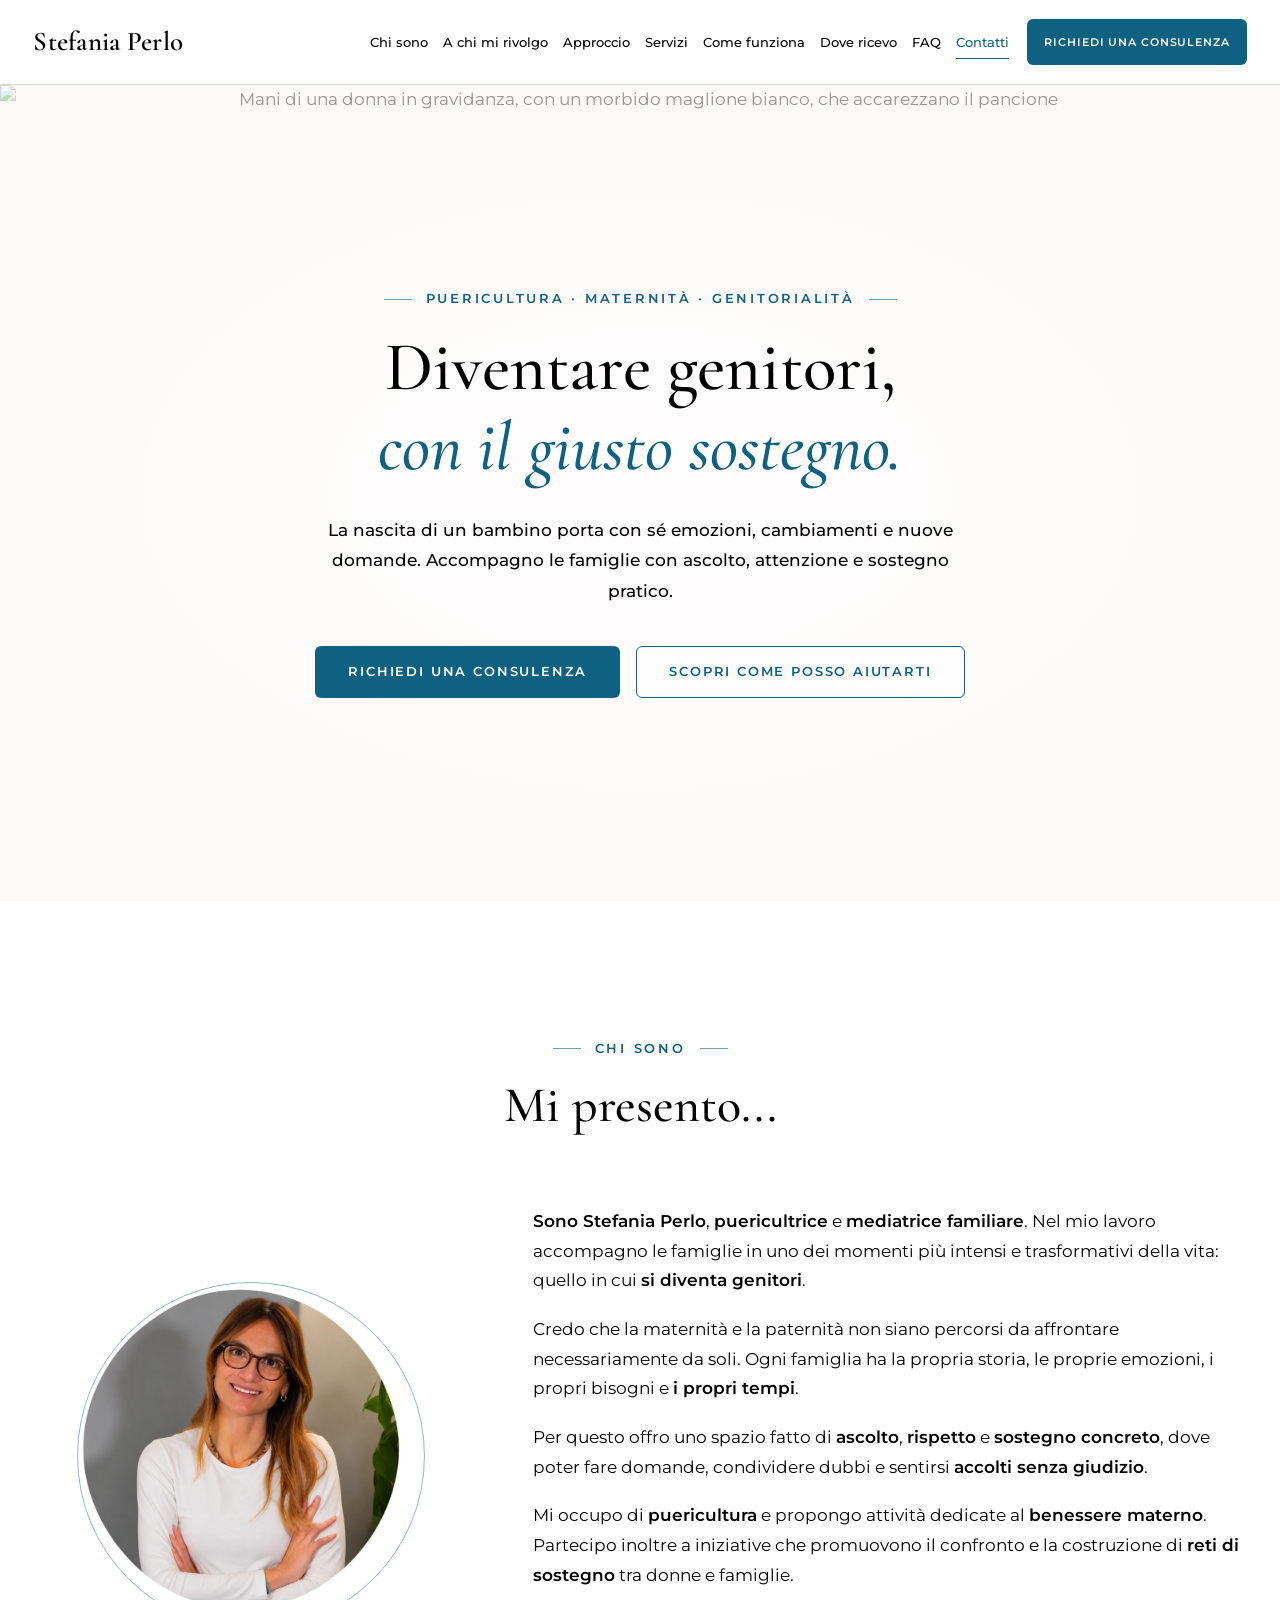
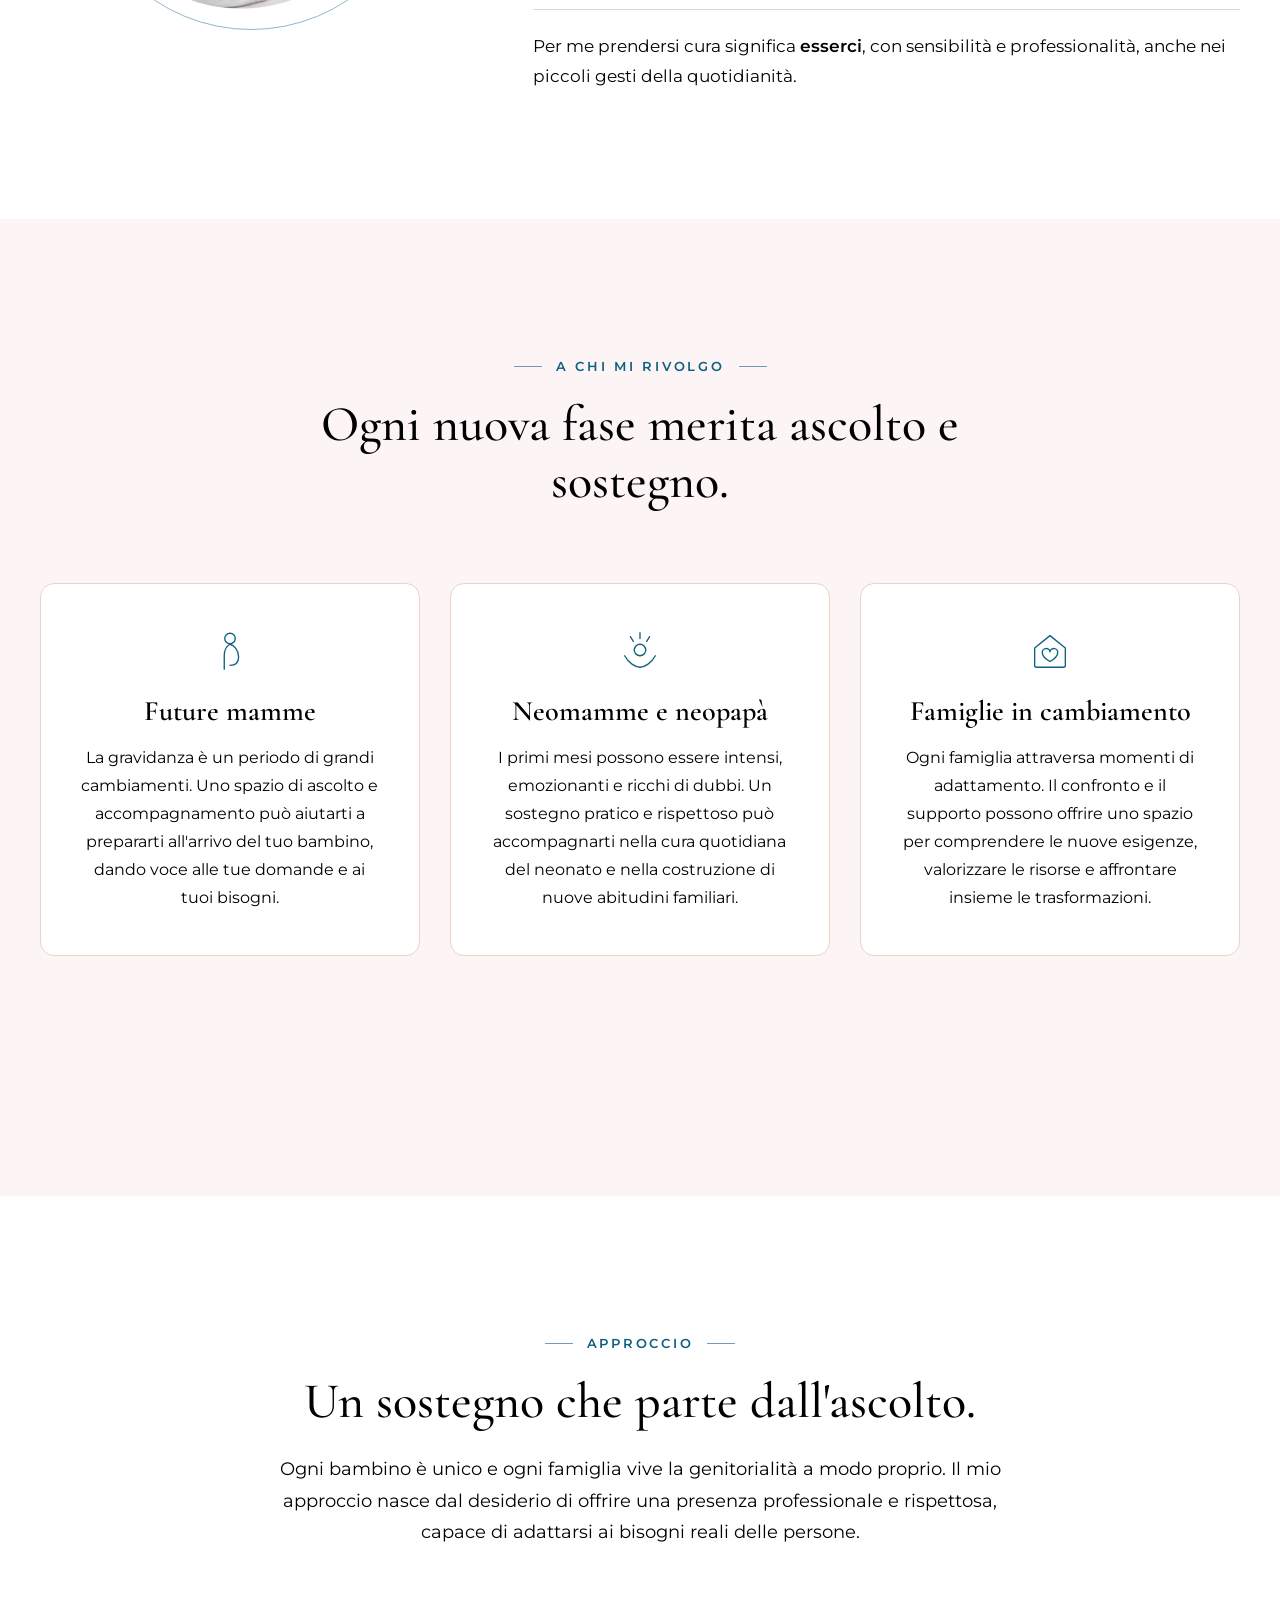
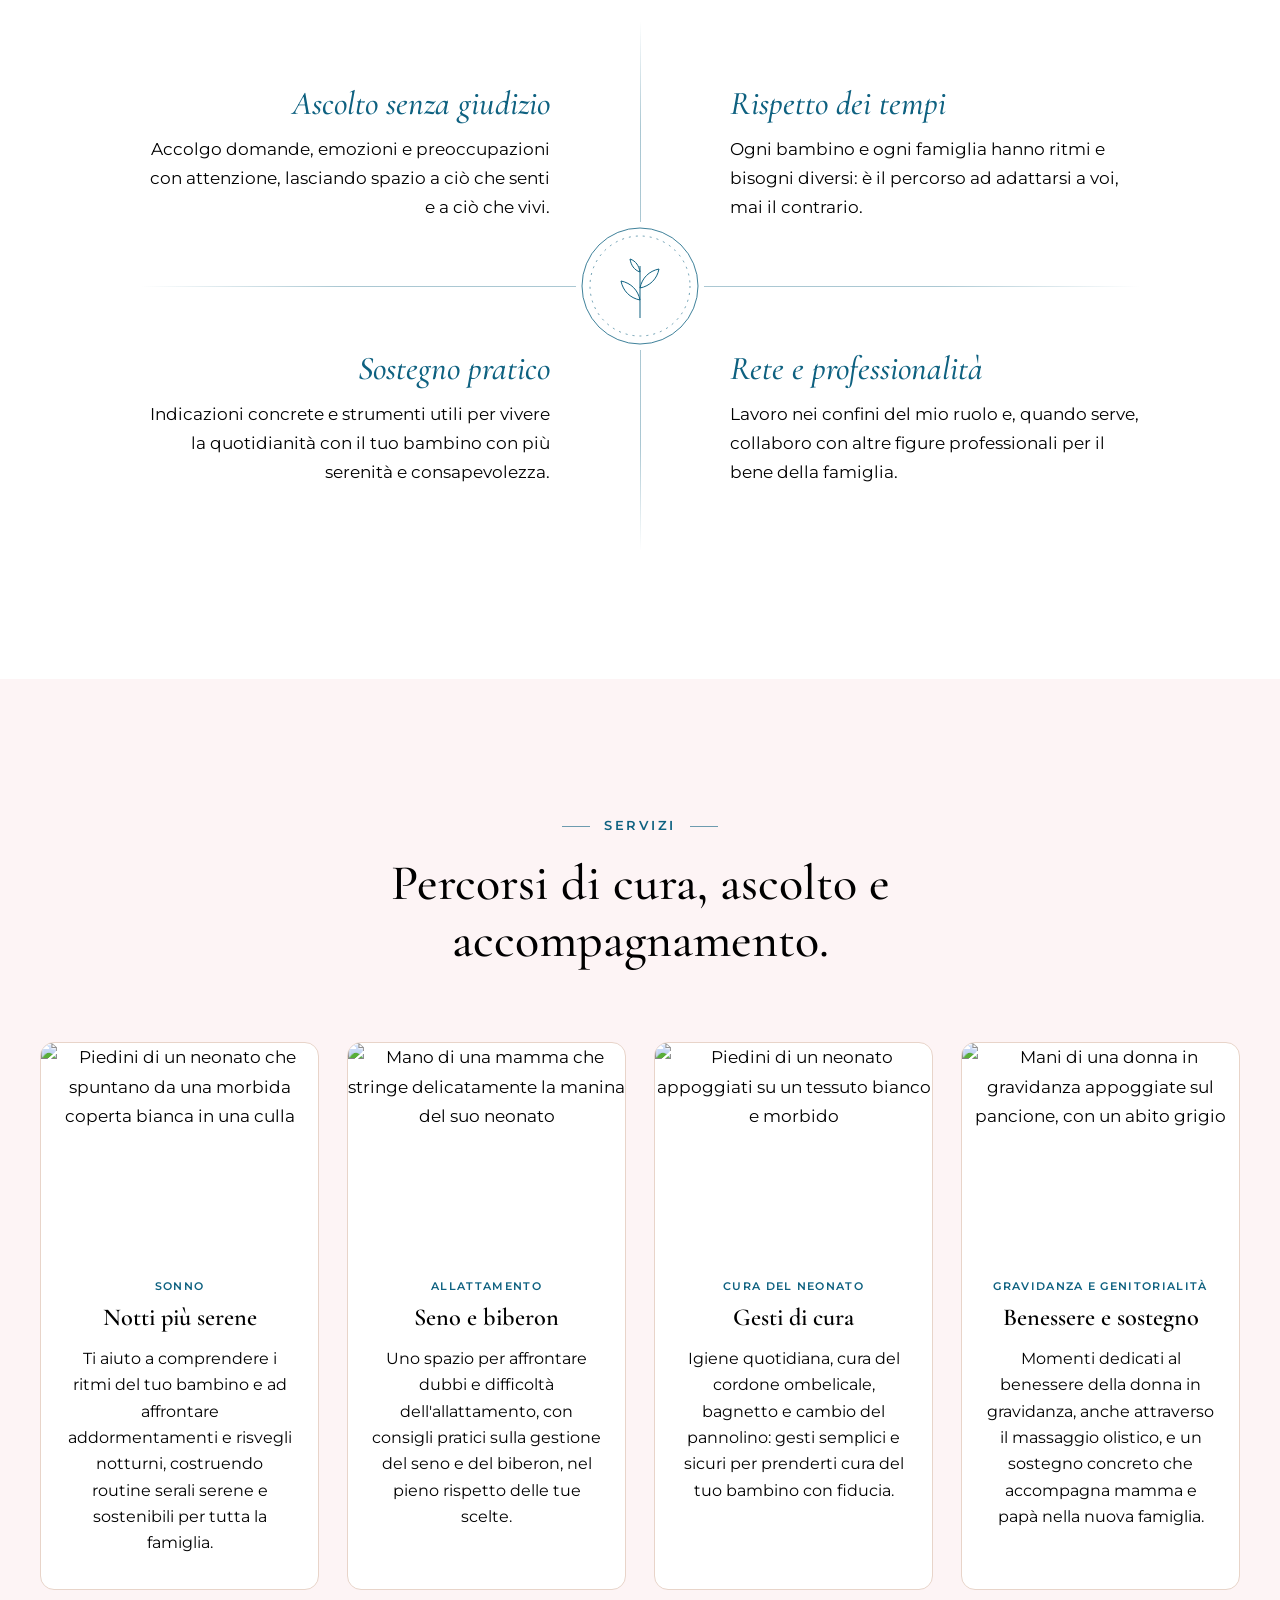
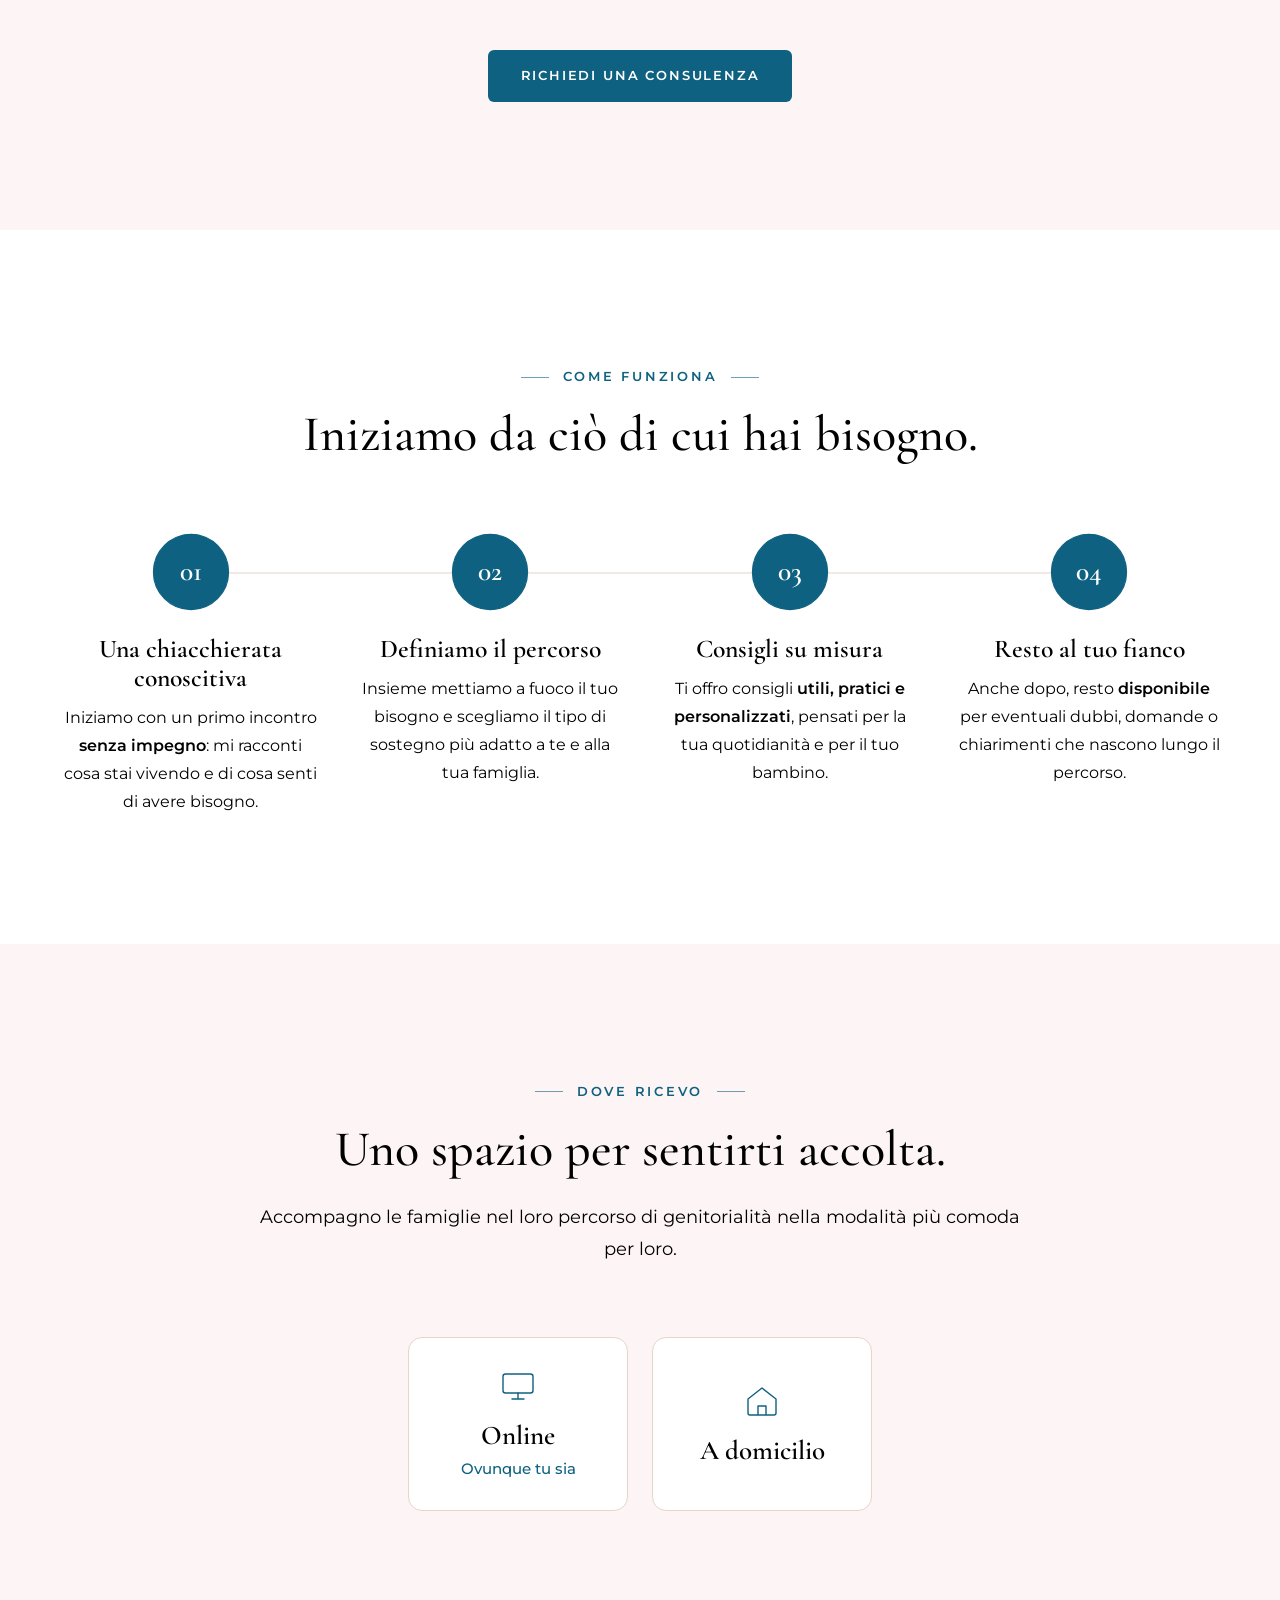
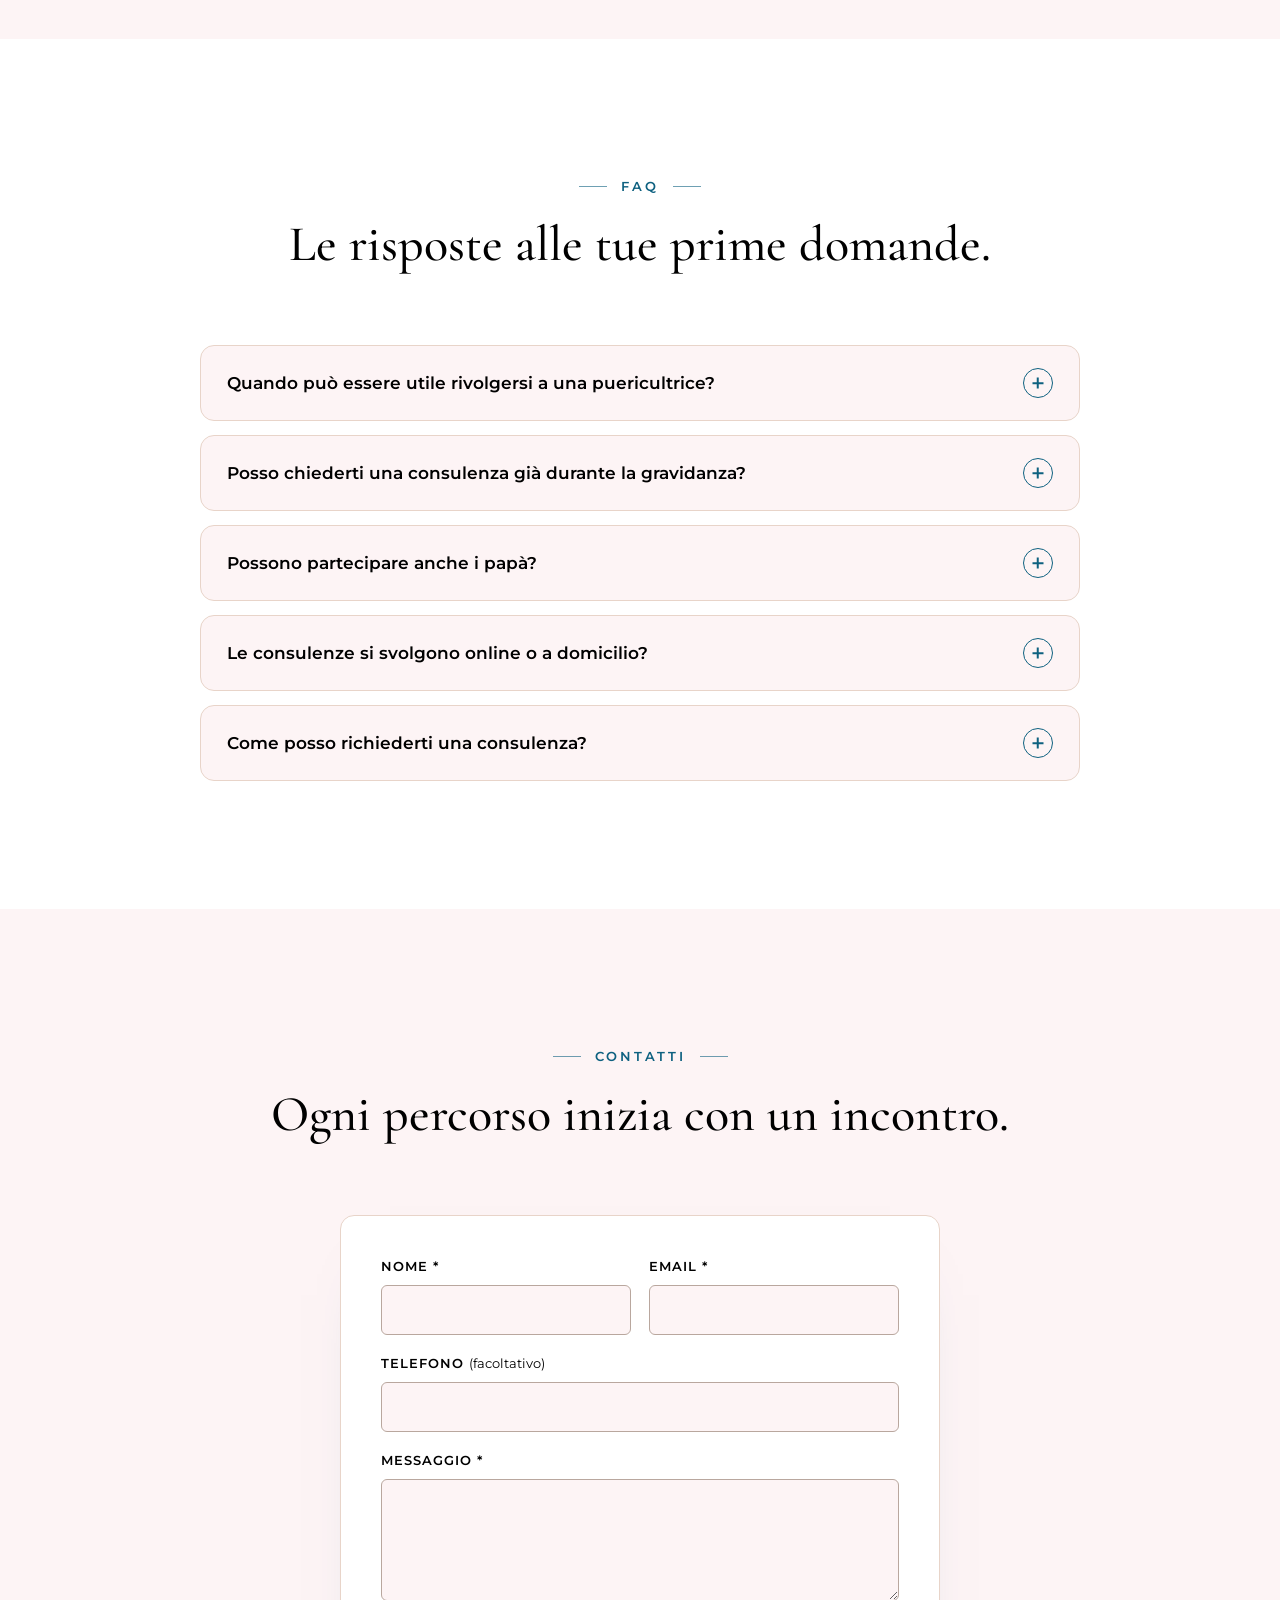
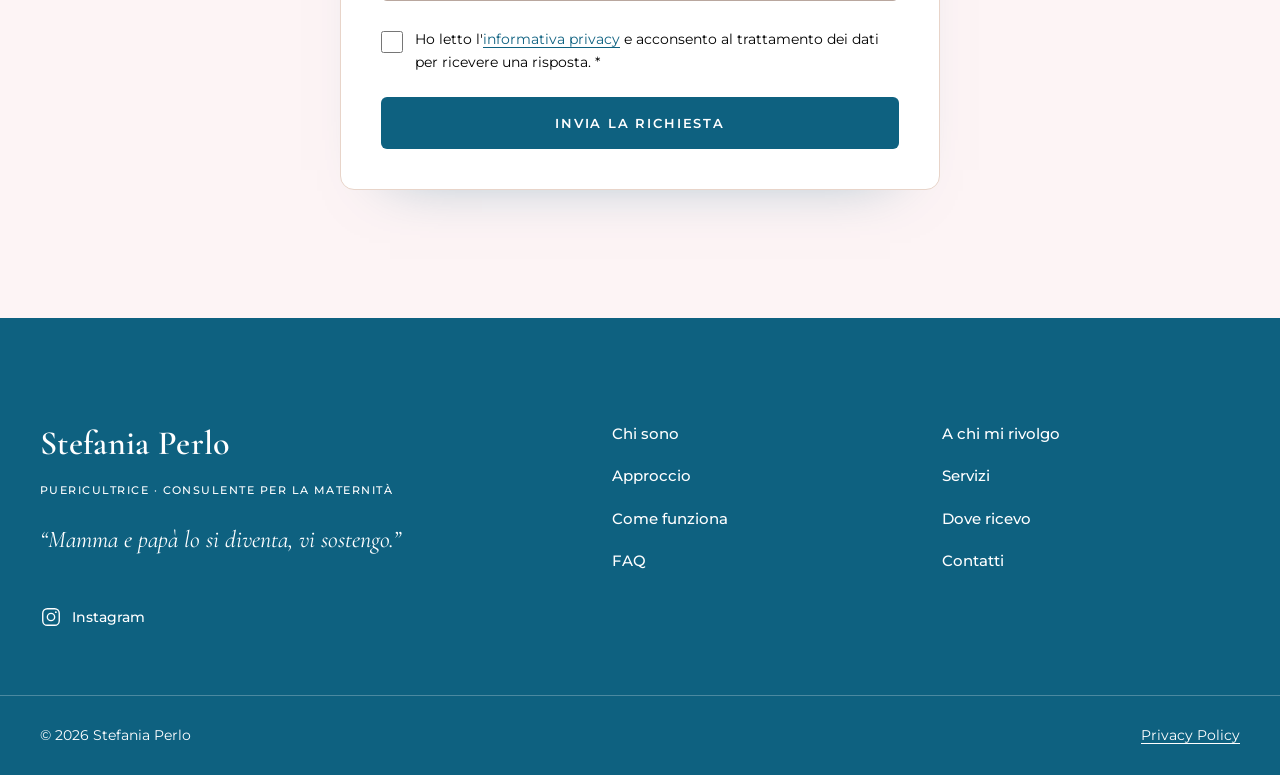
==== index.html @ ed620a26 "Sito one-page Stefania Perlo Prima versione del sito: header con menu completo, hero con foto, sezio" ====
<!doctype html>
<html lang="it">
<head>
  <meta charset="utf-8">
  <meta name="viewport" content="width=device-width, initial-scale=1">
  <title>Stefania Perlo | Puericultrice e sostegno alla maternità</title>
  <meta name="description" content="Stefania Perlo accompagna genitori e famiglie con servizi di puericultura, sostegno alla maternità e ascolto durante i primi mesi di vita del bambino. Online e a domicilio.">
  <meta name="theme-color" content="#0E6180">
  <meta property="og:type" content="website">
  <meta property="og:title" content="Stefania Perlo | Puericultrice e sostegno alla maternità">
  <meta property="og:description" content="Mamma e papà lo si diventa, vi sostengo. Puericultura, sostegno alla maternità e ascolto per le famiglie.">
  <meta property="og:locale" content="it_IT">

  <link rel="preconnect" href="https://images.unsplash.com">
  <link rel="preconnect" href="https://fonts.googleapis.com">
  <link rel="preconnect" href="https://fonts.gstatic.com" crossorigin>
  <link href="https://fonts.googleapis.com/css2?family=Cormorant+Garamond:ital,wght@0,500;0,600;1,500;1,600&family=Montserrat:wght@400;500;600;700&display=swap" rel="stylesheet">
  <link rel="preload" as="image"
        imagesrcset="https://images.unsplash.com/photo-1585010873004-923f9a54e54e?auto=format&fit=crop&w=1000&q=72 1000w,
                     https://images.unsplash.com/photo-1585010873004-923f9a54e54e?auto=format&fit=crop&w=1600&q=72 1600w,
                     https://images.unsplash.com/photo-1585010873004-923f9a54e54e?auto=format&fit=crop&w=2400&q=72 2400w"
        imagesizes="100vw">
  <link rel="stylesheet" href="css/style.css">

  <!-- Dati strutturati: solo informazioni verificate -->
  <script type="application/ld+json">
  {
    "@context": "https://schema.org",
    "@type": "Person",
    "name": "Stefania Perlo",
    "jobTitle": "Puericultrice e mediatrice familiare",
    "sameAs": ["https://www.instagram.com/puericultrice_stefaniaperlo/"]
  }
  </script>
</head>
<body>
  <a class="skip-link" href="#main">Vai al contenuto</a>

  <!-- HEADER -->
  <header class="site-header" id="top">
    <div class="header-inner">
      <a class="brand" href="#top" aria-label="Stefania Perlo, torna all'inizio">
        <span class="brand-name">Stefania Perlo</span>
        <span class="brand-sub">Puericultrice · Consulente per la Maternità</span>
      </a>

      <button class="nav-toggle" aria-expanded="false" aria-controls="site-nav" aria-label="Apri il menu">
        <span class="nav-toggle-bar"></span>
        <span class="nav-toggle-bar"></span>
        <span class="nav-toggle-bar"></span>
      </button>

      <nav class="site-nav" id="site-nav" aria-label="Navigazione principale">
        <ul>
          <li><a href="#chi-sono">Chi sono</a></li>
          <li><a href="#a-chi-mi-rivolgo">A chi mi rivolgo</a></li>
          <li><a href="#approccio">Approccio</a></li>
          <li><a href="#servizi">Servizi</a></li>
          <li><a href="#come-funziona">Come funziona</a></li>
          <li><a href="#dove-ricevo">Dove ricevo</a></li>
          <li><a href="#faq">FAQ</a></li>
          <li><a href="#contatti">Contatti</a></li>
        </ul>
        <a class="btn btn-primary nav-cta" href="#contatti">Richiedi una consulenza</a>
      </nav>
    </div>
  </header>

  <main id="main">

    <!-- HERO -->
    <section class="hero" aria-labelledby="hero-title">
      <img class="hero-img"
           src="https://images.unsplash.com/photo-1585010873004-923f9a54e54e?auto=format&fit=crop&w=1600&q=72"
           srcset="https://images.unsplash.com/photo-1585010873004-923f9a54e54e?auto=format&fit=crop&w=1000&q=72 1000w,
                   https://images.unsplash.com/photo-1585010873004-923f9a54e54e?auto=format&fit=crop&w=1600&q=72 1600w,
                   https://images.unsplash.com/photo-1585010873004-923f9a54e54e?auto=format&fit=crop&w=2400&q=72 2400w"
           sizes="100vw" width="2400" height="1600" fetchpriority="high" decoding="async"
           alt="Mani di una donna in gravidanza, con un morbido maglione bianco, che accarezzano il pancione">
      <div class="container hero-content">
        <p class="eyebrow">Puericultura · Maternità · Genitorialità</p>
        <h1 id="hero-title">
          <span class="hero-line">Diventare genitori,</span>
          <span class="hero-line hero-line--accent">con il giusto sostegno.</span>
        </h1>
        <p class="hero-text">La nascita di un bambino porta con sé emozioni, cambiamenti e nuove domande. Accompagno le famiglie con ascolto, attenzione e sostegno pratico.</p>
        <div class="hero-actions">
          <a class="btn btn-primary" href="#contatti">Richiedi una consulenza</a>
          <a class="btn btn-secondary" href="#servizi">Scopri come posso aiutarti</a>
        </div>
      </div>
    </section>

    <!-- CHI SONO (bianco) -->
    <section class="section bg-white" id="chi-sono" aria-labelledby="chi-sono-title">
      <div class="container about">
        <figure class="about-photo reveal">
          <span class="about-photo-ring" aria-hidden="true"></span>
          <img src="assets/stefania-perlo.webp" width="800" height="800" loading="lazy" decoding="async"
               alt="Ritratto di Stefania Perlo, puericultrice, sorridente con occhiali e maglia bianca, a braccia conserte">
        </figure>

        <header class="section-head about-head reveal">
          <p class="eyebrow">Chi sono</p>
          <h2 id="chi-sono-title">Mi presento...</h2>
        </header>

        <div class="about-text reveal">
          <p><strong>Sono Stefania Perlo</strong>, <strong>puericultrice</strong> e <strong>mediatrice familiare</strong>. Nel mio lavoro accompagno le famiglie in uno dei momenti più intensi e trasformativi della vita: quello in cui <strong>si diventa genitori</strong>.</p>
          <p>Credo che la maternità e la paternità non siano percorsi da affrontare necessariamente da soli. Ogni famiglia ha la propria storia, le proprie emozioni, i propri bisogni e <strong>i propri tempi</strong>.</p>
          <p>Per questo offro uno spazio fatto di <strong>ascolto</strong>, <strong>rispetto</strong> e <strong>sostegno concreto</strong>, dove poter fare domande, condividere dubbi e sentirsi <strong>accolti senza giudizio</strong>.</p>
          <p>Mi occupo di <strong>puericultura</strong> e propongo attività dedicate al <strong>benessere materno</strong>. Partecipo inoltre a iniziative che promuovono il confronto e la costruzione di <strong>reti di sostegno</strong> tra donne e famiglie.</p>
          <p class="about-closing">Per me prendersi cura significa <strong>esserci</strong>, con sensibilità e professionalità, anche nei piccoli gesti della quotidianità.</p>
        </div>
      </div>
    </section>

    <!-- A CHI MI RIVOLGO (rosa) -->
    <section class="section bg-soft" id="a-chi-mi-rivolgo" aria-labelledby="target-title">
      <div class="container">
        <header class="section-head reveal">
          <p class="eyebrow">A chi mi rivolgo</p>
          <h2 id="target-title">Ogni nuova fase merita ascolto e sostegno.</h2>
        </header>

        <div class="cards cards--3">
          <article class="card reveal">
            <svg class="card-icon" viewBox="0 0 48 48" fill="none" aria-hidden="true">
              <circle cx="24" cy="12" r="5.5" stroke="currentColor" stroke-width="1.4"/>
              <path d="M18 44V30c0-6 2-10 6-12 4 1 9 6 9 13s-4 9-9 9" stroke="currentColor" stroke-width="1.4" stroke-linecap="round"/>
            </svg>
            <h3>Future mamme</h3>
            <p>La gravidanza è un periodo di grandi cambiamenti. Uno spazio di ascolto e accompagnamento può aiutarti a prepararti all'arrivo del tuo bambino, dando voce alle tue domande e ai tuoi bisogni.</p>
          </article>
          <article class="card reveal">
            <svg class="card-icon" viewBox="0 0 48 48" fill="none" aria-hidden="true">
              <path d="M8 30c4 8 12 12 16 12s12-4 16-12" stroke="currentColor" stroke-width="1.4" stroke-linecap="round"/>
              <circle cx="24" cy="24" r="6" stroke="currentColor" stroke-width="1.4"/>
              <path d="M24 6v6M14 10l3 5M34 10l-3 5" stroke="currentColor" stroke-width="1.4" stroke-linecap="round"/>
            </svg>
            <h3>Neomamme e neopapà</h3>
            <p>I primi mesi possono essere intensi, emozionanti e ricchi di dubbi. Un sostegno pratico e rispettoso può accompagnarti nella cura quotidiana del neonato e nella costruzione di nuove abitudini familiari.</p>
          </article>
          <article class="card reveal">
            <svg class="card-icon" viewBox="0 0 48 48" fill="none" aria-hidden="true">
              <path d="M8 22 24 9l16 13v18a2 2 0 0 1-2 2H10a2 2 0 0 1-2-2V22Z" stroke="currentColor" stroke-width="1.4" stroke-linejoin="round"/>
              <path d="M24 36c-5-3-8-6-8-9a4 4 0 0 1 8-1 4 4 0 0 1 8 1c0 3-3 6-8 9Z" stroke="currentColor" stroke-width="1.4" stroke-linejoin="round"/>
            </svg>
            <h3>Famiglie in cambiamento</h3>
            <p>Ogni famiglia attraversa momenti di adattamento. Il confronto e il supporto possono offrire uno spazio per comprendere le nuove esigenze, valorizzare le risorse e affrontare insieme le trasformazioni.</p>
          </article>
        </div>

        <div class="section-cta reveal">
          <a class="btn btn-primary" href="#contatti">Richiedi una consulenza</a>
        </div>
      </div>
    </section>

    <!-- APPROCCIO (bianco) -->
    <section class="section bg-white" id="approccio" aria-labelledby="approccio-title">
      <div class="container">
        <header class="section-head reveal">
          <p class="eyebrow">Approccio</p>
          <h2 id="approccio-title">Un sostegno che parte dall'ascolto.</h2>
          <p class="section-intro">Ogni bambino è unico e ogni famiglia vive la genitorialità a modo proprio. Il mio approccio nasce dal desiderio di offrire una presenza professionale e rispettosa, capace di adattarsi ai bisogni reali delle persone.</p>
        </header>

        <div class="compass">
          <div class="compass-emblem reveal" aria-hidden="true">
            <svg viewBox="0 0 120 120" fill="none">
              <circle cx="60" cy="60" r="58" stroke="currentColor" stroke-width=".8"/>
              <circle cx="60" cy="60" r="50" stroke="currentColor" stroke-width=".6" stroke-dasharray="2 5"/>
              <path d="M60 92V40" stroke="currentColor" stroke-width="1"/>
              <path d="M60 74c-10-2-17-9-19-19 10 2 17 9 19 19Z" stroke="currentColor" stroke-width="1"/>
              <path d="M60 62c10-2 17-9 19-19-10 2-17 9-19 19Z" stroke="currentColor" stroke-width="1"/>
              <path d="M60 46c-6-2-9-7-10-13 6 2 9 7 10 13Z" stroke="currentColor" stroke-width="1"/>
            </svg>
          </div>
          <ul class="compass-list">
            <li class="reveal">
              <h3>Ascolto senza giudizio</h3>
              <p>Accolgo domande, emozioni e preoccupazioni con attenzione, lasciando spazio a ciò che senti e a ciò che vivi.</p>
            </li>
            <li class="reveal">
              <h3>Rispetto dei tempi</h3>
              <p>Ogni bambino e ogni famiglia hanno ritmi e bisogni diversi: è il percorso ad adattarsi a voi, mai il contrario.</p>
            </li>
            <li class="reveal">
              <h3>Sostegno pratico</h3>
              <p>Indicazioni concrete e strumenti utili per vivere la quotidianità con il tuo bambino con più serenità e consapevolezza.</p>
            </li>
            <li class="reveal">
              <h3>Rete e professionalità</h3>
              <p>Lavoro nei confini del mio ruolo e, quando serve, collaboro con altre figure professionali per il bene della famiglia.</p>
            </li>
          </ul>
        </div>
      </div>
    </section>

    <!-- SERVIZI (rosa) -->
    <section class="section bg-soft" id="servizi" aria-labelledby="servizi-title">
      <div class="container">
        <header class="section-head reveal">
          <p class="eyebrow">Servizi</p>
          <h2 id="servizi-title">Percorsi di cura, ascolto e accompagnamento.</h2>
        </header>

        <div class="services">
          <article class="service reveal">
            <img src="https://images.unsplash.com/photo-1591394765848-0fdc9ea2a7a9?auto=format&fit=crop&w=800&h=600&q=72"
                 srcset="https://images.unsplash.com/photo-1591394765848-0fdc9ea2a7a9?auto=format&fit=crop&w=480&h=360&q=72 480w,
                         https://images.unsplash.com/photo-1591394765848-0fdc9ea2a7a9?auto=format&fit=crop&w=800&h=600&q=72 800w"
                 sizes="(max-width: 620px) 92vw, (max-width: 1100px) 46vw, 300px"
                 width="800" height="600" loading="lazy" decoding="async"
                 alt="Piedini di un neonato che spuntano da una morbida coperta bianca in una culla">
            <p class="service-tag">Sonno</p>
            <h3>Notti più serene</h3>
            <p>Ti aiuto a comprendere i ritmi del tuo bambino e ad affrontare addormentamenti e risvegli notturni, costruendo routine serali serene e sostenibili per tutta la famiglia.</p>
          </article>

          <article class="service reveal">
            <img src="https://images.unsplash.com/photo-1623934409086-d5d34593f997?auto=format&fit=crop&w=800&h=600&q=72"
                 srcset="https://images.unsplash.com/photo-1623934409086-d5d34593f997?auto=format&fit=crop&w=480&h=360&q=72 480w,
                         https://images.unsplash.com/photo-1623934409086-d5d34593f997?auto=format&fit=crop&w=800&h=600&q=72 800w"
                 sizes="(max-width: 620px) 92vw, (max-width: 1100px) 46vw, 300px"
                 width="800" height="600" loading="lazy" decoding="async"
                 alt="Mano di una mamma che stringe delicatamente la manina del suo neonato">
            <p class="service-tag">Allattamento</p>
            <h3>Seno e biberon</h3>
            <p>Uno spazio per affrontare dubbi e difficoltà dell'allattamento, con consigli pratici sulla gestione del seno e del biberon, nel pieno rispetto delle tue scelte.</p>
          </article>

          <article class="service reveal">
            <img src="https://images.unsplash.com/photo-1630786781183-92141fd7d753?auto=format&fit=crop&w=800&h=600&q=72"
                 srcset="https://images.unsplash.com/photo-1630786781183-92141fd7d753?auto=format&fit=crop&w=480&h=360&q=72 480w,
                         https://images.unsplash.com/photo-1630786781183-92141fd7d753?auto=format&fit=crop&w=800&h=600&q=72 800w"
                 sizes="(max-width: 620px) 92vw, (max-width: 1100px) 46vw, 300px"
                 width="800" height="600" loading="lazy" decoding="async"
                 alt="Piedini di un neonato appoggiati su un tessuto bianco e morbido">
            <p class="service-tag">Cura del neonato</p>
            <h3>Gesti di cura</h3>
            <p>Igiene quotidiana, cura del cordone ombelicale, bagnetto e cambio del pannolino: gesti semplici e sicuri per prenderti cura del tuo bambino con fiducia.</p>
          </article>

          <article class="service reveal">
            <img src="https://images.unsplash.com/photo-1640557019087-07b48bdf1c44?auto=format&fit=crop&w=800&h=600&q=72"
                 srcset="https://images.unsplash.com/photo-1640557019087-07b48bdf1c44?auto=format&fit=crop&w=480&h=360&q=72 480w,
                         https://images.unsplash.com/photo-1640557019087-07b48bdf1c44?auto=format&fit=crop&w=800&h=600&q=72 800w"
                 sizes="(max-width: 620px) 92vw, (max-width: 1100px) 46vw, 300px"
                 width="800" height="600" loading="lazy" decoding="async"
                 alt="Mani di una donna in gravidanza appoggiate sul pancione, con un abito grigio">
            <p class="service-tag">Gravidanza e genitorialità</p>
            <h3>Benessere e sostegno</h3>
            <p>Momenti dedicati al benessere della donna in gravidanza, anche attraverso il massaggio olistico, e un sostegno concreto che accompagna mamma e papà nella nuova famiglia.</p>
          </article>
        </div>

        <div class="section-cta reveal">
          <a class="btn btn-primary" href="#contatti">Richiedi una consulenza</a>
        </div>
      </div>
    </section>

    <!-- COME FUNZIONA (bianco) -->
    <section class="section bg-white" id="come-funziona" aria-labelledby="steps-title">
      <div class="container">
        <header class="section-head reveal">
          <p class="eyebrow">Come funziona</p>
          <h2 id="steps-title">Iniziamo da ciò di cui hai bisogno.</h2>
        </header>

        <ol class="journey" style="--p:0">
          <li class="journey-track" aria-hidden="true"><span class="journey-fill"></span></li>
          <li class="journey-step">
            <span class="journey-dot" aria-hidden="true"><span>01</span></span>
            <h3>Una chiacchierata conoscitiva</h3>
            <p>Iniziamo con un primo incontro <strong>senza impegno</strong>: mi racconti cosa stai vivendo e di cosa senti di avere bisogno.</p>
          </li>
          <li class="journey-step">
            <span class="journey-dot" aria-hidden="true"><span>02</span></span>
            <h3>Definiamo il percorso</h3>
            <p>Insieme mettiamo a fuoco il tuo bisogno e scegliamo il tipo di sostegno più adatto a te e alla tua famiglia.</p>
          </li>
          <li class="journey-step">
            <span class="journey-dot" aria-hidden="true"><span>03</span></span>
            <h3>Consigli su misura</h3>
            <p>Ti offro consigli <strong>utili, pratici e personalizzati</strong>, pensati per la tua quotidianità e per il tuo bambino.</p>
          </li>
          <li class="journey-step">
            <span class="journey-dot" aria-hidden="true"><span>04</span></span>
            <h3>Resto al tuo fianco</h3>
            <p>Anche dopo, resto <strong>disponibile</strong> per eventuali dubbi, domande o chiarimenti che nascono lungo il percorso.</p>
          </li>
        </ol>
      </div>
    </section>

    <!-- DOVE RICEVO (rosa) -->
    <section class="section bg-soft" id="dove-ricevo" aria-labelledby="dove-title">
      <div class="container container--narrow">
        <header class="section-head reveal">
          <p class="eyebrow">Dove ricevo</p>
          <h2 id="dove-title">Uno spazio per sentirti accolta.</h2>
          <p class="section-intro">Accompagno le famiglie nel loro percorso di genitorialità nella modalità più comoda per loro.</p>
        </header>
        <div class="modes">
          <div class="mode reveal">
            <svg viewBox="0 0 40 40" fill="none" aria-hidden="true">
              <rect x="5" y="8" width="30" height="19" rx="2.5" stroke="currentColor" stroke-width="1.4"/>
              <path d="M14 33h12M20 27v6" stroke="currentColor" stroke-width="1.4" stroke-linecap="round"/>
            </svg>
            <p class="mode-title">Online</p>
            <p class="mode-sub">Ovunque tu sia</p>
          </div>
          <div class="mode reveal">
            <svg viewBox="0 0 40 40" fill="none" aria-hidden="true">
              <path d="M6 18 20 7l14 11v14a2 2 0 0 1-2 2H8a2 2 0 0 1-2-2V18Z" stroke="currentColor" stroke-width="1.4" stroke-linejoin="round"/>
              <path d="M16 34v-9h8v9" stroke="currentColor" stroke-width="1.4" stroke-linejoin="round"/>
            </svg>
            <p class="mode-title">A domicilio</p>
          </div>
        </div>
      </div>
    </section>

    <!-- FAQ (bianco) -->
    <section class="section bg-white" id="faq" aria-labelledby="faq-title">
      <div class="container container--narrow">
        <header class="section-head reveal">
          <p class="eyebrow">FAQ</p>
          <h2 id="faq-title">Le risposte alle tue prime domande.</h2>
        </header>

        <div class="accordion reveal">
          <div class="acc-item">
            <h3 class="acc-heading">
              <button class="acc-trigger" aria-expanded="false" aria-controls="faq-1" id="faq-1-btn">
                Quando può essere utile rivolgersi a una puericultrice?<span class="acc-icon" aria-hidden="true"></span>
              </button>
            </h3>
            <div class="acc-panel" id="faq-1" role="region" aria-labelledby="faq-1-btn" hidden>
              <p>Puoi rivolgerti a me quando desideri un supporto pratico e informativo nella cura quotidiana del neonato, o quando senti il bisogno di confrontarti sui cambiamenti dei primi mesi di vita.</p>
            </div>
          </div>
          <div class="acc-item">
            <h3 class="acc-heading">
              <button class="acc-trigger" aria-expanded="false" aria-controls="faq-2" id="faq-2-btn">
                Posso chiederti una consulenza già durante la gravidanza?<span class="acc-icon" aria-hidden="true"></span>
              </button>
            </h3>
            <div class="acc-panel" id="faq-2" role="region" aria-labelledby="faq-2-btn" hidden>
              <p>Sì, puoi contattarmi anche durante la gravidanza: ti racconterò le attività disponibili e capiremo insieme quale accompagnamento risponde meglio alle tue esigenze.</p>
            </div>
          </div>
          <div class="acc-item">
            <h3 class="acc-heading">
              <button class="acc-trigger" aria-expanded="false" aria-controls="faq-3" id="faq-3-btn">
                Possono partecipare anche i papà?<span class="acc-icon" aria-hidden="true"></span>
              </button>
            </h3>
            <div class="acc-panel" id="faq-3" role="region" aria-labelledby="faq-3-btn" hidden>
              <p>Certo. Credo che il sostegno alla genitorialità riguardi tutta la famiglia: valuterò insieme a voi le modalità più adatte per coinvolgere entrambi i genitori.</p>
            </div>
          </div>
          <div class="acc-item">
            <h3 class="acc-heading">
              <button class="acc-trigger" aria-expanded="false" aria-controls="faq-4" id="faq-4-btn">
                Le consulenze si svolgono online o a domicilio?<span class="acc-icon" aria-hidden="true"></span>
              </button>
            </h3>
            <div class="acc-panel" id="faq-4" role="region" aria-labelledby="faq-4-btn" hidden>
              <p>Ricevo sia online, ovunque tu sia, sia a domicilio. Sceglieremo insieme la modalità più comoda per te e per la tua famiglia.</p>
            </div>
          </div>
          <div class="acc-item">
            <h3 class="acc-heading">
              <button class="acc-trigger" aria-expanded="false" aria-controls="faq-5" id="faq-5-btn">
                Come posso richiederti una consulenza?<span class="acc-icon" aria-hidden="true"></span>
              </button>
            </h3>
            <div class="acc-panel" id="faq-5" role="region" aria-labelledby="faq-5-btn" hidden>
              <p>Puoi scrivermi attraverso il modulo contatti, raccontandomi brevemente di cosa hai bisogno: ti ricontatterò per fissare una prima chiacchierata conoscitiva, senza impegno.</p>
            </div>
          </div>
        </div>
      </div>
    </section>

    <!-- CONTATTI (rosa) -->
    <section class="section bg-soft" id="contatti" aria-labelledby="contatti-title">
      <div class="container">
        <header class="section-head reveal">
          <p class="eyebrow">Contatti</p>
          <h2 id="contatti-title">Ogni percorso inizia con un incontro.</h2>
        </header>

        <!-- Invio tramite Formspree: impostare FORM_ENDPOINT in js/main.js -->
        <form class="contact-form reveal" id="contact-form" novalidate>
          <div class="form-row">
            <div class="field">
              <label for="f-nome">Nome <span aria-hidden="true">*</span></label>
              <input id="f-nome" name="nome" type="text" autocomplete="name" required>
            </div>
            <div class="field">
              <label for="f-email">Email <span aria-hidden="true">*</span></label>
              <input id="f-email" name="email" type="email" autocomplete="email" required>
            </div>
          </div>
          <div class="field">
            <label for="f-tel">Telefono <span class="optional">(facoltativo)</span></label>
            <input id="f-tel" name="telefono" type="tel" autocomplete="tel">
          </div>
          <div class="field">
            <label for="f-msg">Messaggio <span aria-hidden="true">*</span></label>
            <textarea id="f-msg" name="messaggio" rows="4" required></textarea>
          </div>

          <div class="hp" aria-hidden="true">
            <label for="f-website">Lascia vuoto questo campo</label>
            <input id="f-website" name="_gotcha" type="text" tabindex="-1" autocomplete="off">
          </div>

          <div class="field field--check">
            <input id="f-privacy" name="privacy" type="checkbox" required>
            <label for="f-privacy">Ho letto l'<a href="privacy.html">informativa privacy</a> e acconsento al trattamento dei dati per ricevere una risposta. <span aria-hidden="true">*</span></label>
          </div>

          <button class="btn btn-primary btn-block" type="submit">Invia la richiesta</button>
          <p class="form-status" role="status" aria-live="polite"></p>
        </form>
      </div>
    </section>
  </main>

  <!-- FOOTER -->
  <footer class="site-footer">
    <div class="container footer-inner">
      <div class="footer-brand">
        <p class="brand-name">Stefania Perlo</p>
        <p class="brand-sub">Puericultrice · Consulente per la Maternità</p>
        <p class="footer-quote">“Mamma e papà lo si diventa, vi sostengo.”</p>
        <a class="footer-ig" href="https://www.instagram.com/puericultrice_stefaniaperlo/" target="_blank" rel="noopener">
          <svg viewBox="0 0 24 24" fill="none" aria-hidden="true"><rect x="3" y="3" width="18" height="18" rx="5" stroke="currentColor" stroke-width="1.5"/><circle cx="12" cy="12" r="4" stroke="currentColor" stroke-width="1.5"/><circle cx="17.3" cy="6.7" r="1" fill="currentColor"/></svg>
          <span>Instagram<span class="visually-hidden"> (si apre in una nuova scheda)</span></span>
        </a>
      </div>

      <nav class="footer-nav" aria-label="Navigazione nel piè di pagina">
        <ul>
          <li><a href="#chi-sono">Chi sono</a></li>
          <li><a href="#a-chi-mi-rivolgo">A chi mi rivolgo</a></li>
          <li><a href="#approccio">Approccio</a></li>
          <li><a href="#servizi">Servizi</a></li>
          <li><a href="#come-funziona">Come funziona</a></li>
          <li><a href="#dove-ricevo">Dove ricevo</a></li>
          <li><a href="#faq">FAQ</a></li>
          <li><a href="#contatti">Contatti</a></li>
        </ul>
      </nav>
    </div>

    <div class="container footer-legal">
      <p>© <span id="year">2026</span> Stefania Perlo<!-- · P. IVA da inserire quando disponibile --></p>
      <ul>
        <li><a href="privacy.html">Privacy Policy</a></li>
      </ul>
    </div>
  </footer>

  <script src="js/main.js" defer></script>
</body>
</html>
---- css/style.css ----
/* =========================================================
   Stefania Perlo — one-page
   Sfondi sezione alternati: #FFFFFF / #FDF4F5
   Accenti e CTA: #0E6180 · Testi: nero
   Superfici secondarie dalla palette: #F4E8E5 #E8D4C9
   ========================================================= */

:root {
  --white: #FFFFFF;
  --soft: #FDF4F5;
  --blush: #F4E8E5;
  --sand: #E8D4C9;
  --accent: #0E6180;
  --accent-dark: #0A4A62;
  --ink: #000000;

  --serif: "Cormorant Garamond", Georgia, "Times New Roman", serif;
  --sans: "Montserrat", system-ui, -apple-system, "Segoe UI", sans-serif;

  --container: 1200px;
  --gutter: clamp(20px, 4vw, 40px);
  --section-y: clamp(80px, 10vw, 128px);
  --radius: 14px;
  --radius-sm: 6px;
  --header-h: 84px;

  --ease: cubic-bezier(.22, .61, .36, 1);
}

*,
*::before,
*::after { box-sizing: border-box; }

html {
  scroll-behavior: smooth;
  scroll-padding-top: var(--header-h);
  -webkit-text-size-adjust: 100%;
}

body {
  margin: 0;
  font-family: var(--sans);
  font-size: 17px;
  line-height: 1.75;
  color: var(--ink);
  background: var(--white);
  overflow-x: hidden;
  -webkit-font-smoothing: antialiased;
}

img, svg { display: block; max-width: 100%; }
img { height: auto; }

h1, h2, h3 {
  font-family: var(--serif);
  font-weight: 500;
  color: var(--ink);
  line-height: 1.15;
  margin: 0;
}
h1 { font-size: clamp(40px, 5.4vw, 74px); }
h2 { font-size: clamp(34px, 4.2vw, 50px); }
h3 { font-size: clamp(24px, 2.2vw, 29px); font-weight: 600; }

p { margin: 0 0 1.1em; }
p:last-child { margin-bottom: 0; }
strong { font-weight: 600; }

a { color: var(--accent); text-underline-offset: 3px; }

:focus-visible {
  outline: 2px solid var(--accent);
  outline-offset: 3px;
  border-radius: 3px;
}

.visually-hidden {
  position: absolute !important;
  width: 1px; height: 1px;
  overflow: hidden; clip: rect(0 0 0 0);
  white-space: nowrap;
}

.skip-link {
  position: absolute;
  left: 16px; top: -60px;
  z-index: 200;
  padding: 10px 18px;
  background: var(--accent);
  color: var(--white);
  font-weight: 500;
  border-radius: var(--radius-sm);
  transition: top .2s;
}
.skip-link:focus { top: 12px; }

.container {
  width: 100%;
  max-width: calc(var(--container) + var(--gutter) * 2);
  margin-inline: auto;
  padding-inline: var(--gutter);
}
.container--narrow { max-width: calc(880px + var(--gutter) * 2); }

.bg-white { background: var(--white); }
.bg-soft { background: var(--soft); }

/* ---------- Buttons ---------- */
.btn {
  display: inline-flex;
  align-items: center;
  justify-content: center;
  min-height: 52px;
  padding: 15px 32px;
  font-family: var(--sans);
  font-size: 13px;
  font-weight: 600;
  letter-spacing: .14em;
  text-transform: uppercase;
  text-decoration: none;
  text-align: center;
  line-height: 1.3;
  border-radius: var(--radius-sm);
  border: 1px solid transparent;
  cursor: pointer;
  transition: background-color .3s var(--ease), color .3s var(--ease),
              border-color .3s var(--ease), transform .3s var(--ease), box-shadow .3s var(--ease);
}
.btn-primary { background: var(--accent); color: var(--white); }
.btn-primary:hover {
  background: var(--accent-dark);
  transform: translateY(-1px);
  box-shadow: 0 10px 24px -14px rgba(14, 97, 128, .7);
}
.btn-secondary {
  background: rgba(255, 255, 255, .7);
  color: var(--accent);
  border-color: var(--accent);
}
.btn-secondary:hover { background: var(--accent); color: var(--white); }
.btn-block { width: 100%; }
.btn[disabled] { opacity: .6; cursor: progress; transform: none; }

/* ---------- Header ---------- */
.site-header {
  position: sticky;
  top: 0;
  z-index: 100;
  background: rgba(255, 255, 255, .97);
  border-bottom: 1px solid var(--sand);
  backdrop-filter: saturate(140%) blur(6px);
}
.header-inner {
  display: flex;
  align-items: center;
  justify-content: space-between;
  gap: 28px;
  max-width: 1480px;
  min-height: var(--header-h);
  margin-inline: auto;
  padding-inline: clamp(20px, 2.6vw, 40px);
}
.brand {
  display: flex;
  flex-direction: column;
  text-decoration: none;
  line-height: 1.05;
  flex-shrink: 0;
}
.brand-name {
  font-family: var(--serif);
  font-size: 29px;
  font-weight: 600;
  letter-spacing: .01em;
  color: var(--ink);
}
.brand-sub {
  margin-top: 5px;
  font-size: 9.5px;
  font-weight: 500;
  letter-spacing: .14em;
  text-transform: uppercase;
  color: var(--accent);
}

.site-nav {
  display: flex;
  align-items: center;
  gap: 28px;
}
.site-nav ul {
  display: flex;
  gap: 22px;
  list-style: none;
  margin: 0;
  padding: 0;
}
.site-nav a { white-space: nowrap; }
.site-nav ul a {
  position: relative;
  display: inline-block;
  padding: 8px 0;
  font-size: 14px;
  font-weight: 500;
  text-decoration: none;
  color: var(--ink);
  transition: color .25s;
}
.site-nav ul a::after {
  content: "";
  position: absolute;
  left: 0; right: 0; bottom: 2px;
  height: 1px;
  background: var(--accent);
  transform: scaleX(0);
  transform-origin: left;
  transition: transform .35s var(--ease);
}
.site-nav ul a:hover { color: var(--accent); }
.site-nav ul a:hover::after,
.site-nav ul a:focus-visible::after,
.site-nav ul a.is-current::after { transform: scaleX(1); }
.site-nav ul a.is-current { color: var(--accent); }
.nav-cta { min-height: 46px; padding: 12px 20px; font-size: 11.5px; letter-spacing: .1em; }

.nav-toggle {
  display: none;
  flex-shrink: 0;
  width: 48px; height: 48px;
  padding: 12px;
  background: none;
  border: 0;
  cursor: pointer;
  border-radius: var(--radius-sm);
}
.nav-toggle-bar {
  display: block;
  height: 1.5px;
  background: var(--ink);
  transition: transform .3s var(--ease), opacity .2s;
}
.nav-toggle-bar + .nav-toggle-bar { margin-top: 7px; }
.nav-toggle[aria-expanded="true"] .nav-toggle-bar:nth-child(1) { transform: translateY(8.5px) rotate(45deg); }
.nav-toggle[aria-expanded="true"] .nav-toggle-bar:nth-child(2) { opacity: 0; }
.nav-toggle[aria-expanded="true"] .nav-toggle-bar:nth-child(3) { transform: translateY(-8.5px) rotate(-45deg); }

/* desktop compatti: tutte le voci restano su una riga */
@media (max-width: 1440px) {
  .site-nav ul { gap: 18px; }
  .site-nav ul a { font-size: 13.5px; }
  .site-nav { gap: 22px; }
}
@media (max-width: 1320px) {
  .brand-sub { display: none; }
  .brand-name { font-size: 27px; }
  .header-inner { gap: 20px; }
  .site-nav ul { gap: 15px; }
  .site-nav ul a { font-size: 13px; }
  .site-nav { gap: 18px; }
  .nav-cta { padding: 11px 16px; font-size: 11px; letter-spacing: .08em; }
}

/* mobile / tablet: menu burger */
@media (max-width: 1099px) {
  :root { --header-h: 72px; }
  .brand-sub { display: block; font-size: 9px; letter-spacing: .1em; }
  .brand-name { font-size: 25px; }
  .nav-toggle { display: block; }

  .site-nav {
    position: fixed;
    top: var(--header-h);
    left: 0; right: 0;
    flex-direction: column;
    align-items: stretch;
    gap: 0;
    padding: 8px var(--gutter) 28px;
    background: var(--white);
    border-bottom: 1px solid var(--sand);
    box-shadow: 0 24px 40px -30px rgba(0, 0, 0, .35);
    max-height: calc(100dvh - var(--header-h));
    overflow-y: auto;
    opacity: 0;
    visibility: hidden;
    transform: translateY(-8px);
    transition: opacity .3s var(--ease), transform .3s var(--ease), visibility 0s linear .3s;
  }
  .site-nav.is-open {
    opacity: 1;
    visibility: visible;
    transform: none;
    transition: opacity .3s var(--ease), transform .3s var(--ease), visibility 0s;
  }
  .site-nav ul { flex-direction: column; gap: 0; }
  .site-nav ul li + li { border-top: 1px solid var(--blush); }
  .site-nav ul a {
    display: block;
    padding: 14px 0;
    font-size: 15px;
    text-align: center;
  }
  .site-nav ul a::after { display: none; }
  .nav-cta { margin-top: 16px; min-height: 52px; font-size: 12.5px; padding: 14px 20px; }
}

/* ---------- Eyebrow / section heads ---------- */
.eyebrow {
  display: inline-flex;
  align-items: center;
  gap: 14px;
  margin: 0 0 18px;
  font-family: var(--sans);
  font-size: 12.5px;
  font-weight: 600;
  letter-spacing: .22em;
  text-transform: uppercase;
  color: var(--accent);
}
.eyebrow::before,
.eyebrow::after {
  content: "";
  width: 28px;
  height: 1px;
  background: var(--accent);
  opacity: .6;
  flex-shrink: 0;
}

.section { padding-block: var(--section-y); }

.section-head {
  text-align: center;
  max-width: 760px;
  margin: 0 auto clamp(48px, 6vw, 72px);
}
.section-intro { margin-top: 24px; font-size: 18px; }
.section-cta {
  margin-top: clamp(44px, 5vw, 60px);
  text-align: center;
}

/* ---------- Hero ---------- */
.hero {
  position: relative;
  display: grid;
  place-items: center;
  min-height: clamp(580px, calc(100svh - var(--header-h)), 880px);
  padding-block: clamp(72px, 9vw, 120px);
  text-align: center;
  overflow: hidden;
  isolation: isolate;
  background: var(--soft);
}
.hero-img {
  position: absolute;
  inset: 0;
  z-index: -2;
  width: 100%;
  height: 100%;
  object-fit: cover;
  object-position: 50% 45%;
}
.hero::before {
  content: "";
  position: absolute;
  inset: 0;
  z-index: -1;
  background:
    radial-gradient(ellipse 62% 58% at 50% 50%, rgba(255,255,255,.62), rgba(255,255,255,0) 75%),
    rgba(255, 255, 255, .58);
}
.hero-content {
  max-width: 1040px;
  display: flex;
  flex-direction: column;
  align-items: center;
}
.hero h1 { margin-bottom: 28px; }
.hero-line { display: block; }
.hero-line--accent { color: var(--accent); font-style: italic; }
.hero-text {
  max-width: 640px;
  font-size: clamp(16px, 1.35vw, 19px);
  font-weight: 500;
  margin-bottom: 40px;
}
.hero-actions {
  display: flex;
  flex-wrap: wrap;
  justify-content: center;
  gap: 16px;
}
@media (min-width: 900px) {
  .hero-line { white-space: nowrap; }
}

/* ---------- Chi sono ---------- */
.about {
  display: grid;
  grid-template-columns: minmax(0, 4fr) minmax(0, 7fr);
  grid-template-areas:
    "head head"
    "photo text";
  column-gap: clamp(48px, 7vw, 96px);
  align-items: center;
}
.about-head { grid-area: head; }
.about-photo { grid-area: photo; }
.about-text { grid-area: text; }

.about-photo {
  position: relative;
  margin: 0;
  width: 100%;
  max-width: 320px;
  justify-self: center;
  aspect-ratio: 1 / 1;
}
.about-photo img {
  position: relative;
  width: 100%;
  height: 100%;
  object-fit: cover;
  border-radius: 50%;
}
.about-photo-ring {
  position: absolute;
  inset: -14px;
  border: 1px solid var(--accent);
  opacity: .45;
  border-radius: 50%;
  transform: translate(9px, 7px);
}
.about-text p { font-size: 17px; }
.about-closing {
  padding-top: 22px;
  margin-top: 8px;
  border-top: 1px solid var(--sand);
}
.about-text strong { color: var(--ink); }

/* ---------- Cards (a chi mi rivolgo) ---------- */
.cards { display: grid; gap: clamp(20px, 2.4vw, 32px); }
.cards--3 { grid-template-columns: repeat(3, minmax(0, 1fr)); }

.card {
  padding: clamp(32px, 3.4vw, 44px) clamp(26px, 2.8vw, 36px);
  background: var(--white);
  border-radius: var(--radius);
  text-align: center;
  border: 1px solid var(--sand);
  transition: transform .4s var(--ease), box-shadow .4s var(--ease);
}
.card:hover {
  transform: translateY(-4px);
  box-shadow: 0 22px 40px -30px rgba(14, 97, 128, .45);
}
.card-icon {
  width: 46px; height: 46px;
  margin: 0 auto 22px;
  color: var(--accent);
}
.card h3 { margin-bottom: 16px; }
.card p { font-size: 16px; }

/* ---------- Approccio: composizione "a bussola" ---------- */
.compass {
  position: relative;
  max-width: 1000px;
  margin-inline: auto;
}
.compass-list {
  list-style: none;
  margin: 0;
  padding: 0;
  display: grid;
  grid-template-columns: 1fr 1fr;
  position: relative;
}
/* croce sottile che divide i quattro principi */
.compass-list::before,
.compass-list::after {
  content: "";
  position: absolute;
  pointer-events: none;
}
.compass-list::before {
  left: 50%; top: 0; bottom: 0;
  width: 1px;
  background: linear-gradient(180deg, transparent, var(--accent) 20%, var(--accent) 80%, transparent);
  opacity: .35;
}
.compass-list::after {
  top: 50%; left: 0; right: 0;
  height: 1px;
  background: linear-gradient(90deg, transparent, var(--accent) 20%, var(--accent) 80%, transparent);
  opacity: .35;
}
.compass-list li {
  padding: clamp(40px, 5vw, 64px) clamp(48px, 7vw, 96px);
  max-width: 500px;
}
.compass-list li:nth-child(odd) { text-align: right; justify-self: end; padding-left: 0; }
.compass-list li:nth-child(even) { text-align: left; justify-self: start; padding-right: 0; }
.compass-list h3 {
  font-size: clamp(28px, 2.6vw, 34px);
  font-style: italic;
  font-weight: 500;
  color: var(--accent);
  margin-bottom: 12px;
}
.compass-list p { font-size: 16.5px; }

.compass-emblem {
  position: absolute;
  left: 50%; top: 50%;
  z-index: 2;
  width: 128px; height: 128px;
  margin: -64px 0 0 -64px;
  padding: 4px;
  border-radius: 50%;
  background: var(--white);
  color: var(--accent);
}
.compass-emblem svg { width: 100%; height: 100%; }
.js .compass-emblem.reveal { transform: scale(.85) rotate(-20deg); }
.js .compass-emblem.reveal.is-visible { transform: none; transition-duration: 1.2s; }

/* ---------- Servizi ---------- */
.services {
  display: grid;
  grid-template-columns: repeat(4, minmax(0, 1fr));
  grid-auto-rows: auto;
  gap: clamp(20px, 2.2vw, 28px);
}
.service {
  display: grid;
  grid-row: span 4;
  grid-template-rows: subgrid;
  row-gap: 0;
  background: var(--white);
  border-radius: var(--radius);
  overflow: hidden;
  border: 1px solid var(--sand);
  text-align: center;
  padding-bottom: 32px;
  transition: transform .4s var(--ease), box-shadow .4s var(--ease);
}
.service:hover {
  transform: translateY(-4px);
  box-shadow: 0 22px 40px -30px rgba(14, 97, 128, .45);
}
.service img {
  width: 100%;
  aspect-ratio: 4 / 3;
  object-fit: cover;
  transition: transform .8s var(--ease);
}
.service:hover img { transform: scale(1.04); }
.service-tag {
  margin: 26px 14px 8px;
  font-size: 11px;
  font-weight: 600;
  letter-spacing: .12em;
  text-transform: uppercase;
  color: var(--accent);
}
.service h3 {
  margin: 0 24px 14px;
  font-size: clamp(23px, 1.9vw, 26px);
  align-self: start;
}
.service p:last-child {
  margin: 0 24px;
  font-size: 15.5px;
  line-height: 1.7;
}

/* ---------- Come funziona: percorso animato ---------- */
.journey {
  --p: 0;
  list-style: none;
  margin: 0 auto;
  padding: 0;
  max-width: 1160px;
  display: grid;
  grid-template-columns: repeat(4, minmax(0, 1fr));
  gap: clamp(24px, 3vw, 40px);
  position: relative;
}
.journey-track {
  position: absolute;
  top: 36px;
  left: 12.5%;
  right: 12.5%;
  height: 2px;
  background: var(--blush);
  border-radius: 2px;
}
.journey-fill {
  position: absolute;
  inset: 0;
  background: linear-gradient(90deg, var(--sand), var(--accent));
  transform-origin: left center;
  transform: scaleX(var(--p));
  border-radius: 2px;
}
/* punto luminoso in testa alla linea */
.journey-fill::after {
  content: "";
  position: absolute;
  right: -5px; top: 50%;
  width: 10px; height: 10px;
  margin-top: -5px;
  border-radius: 50%;
  background: var(--accent);
  box-shadow: 0 0 0 6px rgba(14, 97, 128, .15), 0 0 18px 4px rgba(14, 97, 128, .35);
  transform: scaleX(calc(1 / max(var(--p), .01)));
  opacity: calc(var(--p) * 4);
}
.journey-step {
  position: relative;
  text-align: center;
  opacity: .35;
  transform: translateY(14px);
  transition: opacity .7s var(--ease), transform .7s var(--ease);
}
.journey-step.is-active { opacity: 1; transform: none; }
.journey-dot {
  position: relative;
  display: grid;
  place-items: center;
  width: 72px; height: 72px;
  margin: 0 auto 26px;
  border-radius: 50%;
  background: var(--white);
  border: 1px solid var(--sand);
  font-family: var(--serif);
  font-size: 26px;
  font-weight: 600;
  color: var(--accent);
  transition: background-color .6s var(--ease), color .6s var(--ease), border-color .6s var(--ease), transform .6s var(--ease);
}
.journey-dot::before {
  content: "";
  position: absolute;
  inset: -1px;
  border-radius: 50%;
  border: 1px solid var(--accent);
  opacity: 0;
}
.journey-step.is-active .journey-dot {
  background: var(--accent);
  border-color: var(--accent);
  color: var(--white);
  transform: scale(1.06);
}
.journey-step.is-active .journey-dot::before { animation: ripple 1.4s var(--ease) 1; }
@keyframes ripple {
  0%   { opacity: .7; transform: scale(1); }
  100% { opacity: 0; transform: scale(1.7); }
}
.journey-step h3 { margin-bottom: 12px; font-size: clamp(23px, 2vw, 27px); }
.journey-step p { font-size: 16px; max-width: 280px; margin-inline: auto; }

/* ---------- Dove ricevo ---------- */
.modes {
  display: grid;
  grid-template-columns: repeat(2, minmax(0, 220px));
  justify-content: center;
  gap: 24px;
}
.mode {
  display: flex;
  flex-direction: column;
  align-items: center;
  justify-content: center;
  min-height: 170px;
  padding: 28px 20px;
  background: var(--white);
  border: 1px solid var(--sand);
  border-radius: var(--radius);
  text-align: center;
  transition: transform .4s var(--ease), box-shadow .4s var(--ease);
}
.mode:hover { transform: translateY(-3px); box-shadow: 0 18px 32px -26px rgba(14, 97, 128, .45); }
.mode svg { width: 40px; height: 40px; color: var(--accent); margin-bottom: 14px; }
.mode-title {
  margin: 0;
  font-family: var(--serif);
  font-size: 27px;
  font-weight: 600;
  line-height: 1.2;
}
.mode-sub { margin: 4px 0 0; font-size: 14.5px; color: var(--accent); font-weight: 500; }

/* ---------- FAQ accordion ---------- */
.accordion { display: grid; gap: 14px; }
.acc-item {
  background: var(--soft);
  border: 1px solid var(--sand);
  border-radius: var(--radius);
  overflow: hidden;
  transition: box-shadow .3s var(--ease);
}
.acc-item:has(.acc-trigger[aria-expanded="true"]) { box-shadow: 0 16px 30px -26px rgba(14, 97, 128, .5); }
.acc-heading { font-family: var(--sans); font-size: inherit; font-weight: inherit; }
.acc-trigger {
  display: flex;
  align-items: center;
  justify-content: space-between;
  gap: 24px;
  width: 100%;
  min-height: 64px;
  padding: 22px 26px;
  font-family: var(--sans);
  font-size: 16.5px;
  font-weight: 600;
  line-height: 1.5;
  text-align: left;
  color: var(--ink);
  background: none;
  border: 0;
  cursor: pointer;
}
.acc-trigger:hover { color: var(--accent); }
.acc-icon {
  position: relative;
  flex-shrink: 0;
  width: 30px; height: 30px;
  border: 1px solid var(--accent);
  border-radius: 50%;
  transition: background-color .3s var(--ease);
}
.acc-icon::before,
.acc-icon::after {
  content: "";
  position: absolute;
  left: 50%; top: 50%;
  width: 11px; height: 1.5px;
  background: var(--accent);
  transform: translate(-50%, -50%);
  transition: transform .35s var(--ease), background-color .3s;
}
.acc-icon::after { transform: translate(-50%, -50%) rotate(90deg); }
.acc-trigger[aria-expanded="true"] .acc-icon { background: var(--accent); }
.acc-trigger[aria-expanded="true"] .acc-icon::before,
.acc-trigger[aria-expanded="true"] .acc-icon::after { background: var(--white); }
.acc-trigger[aria-expanded="true"] .acc-icon::after { transform: translate(-50%, -50%) rotate(0deg); }

.acc-panel { overflow: hidden; transition: height .4s var(--ease); }
.acc-panel p { padding: 0 70px 26px 26px; font-size: 16px; }

/* ---------- Contatti ---------- */
.contact-form {
  max-width: 600px;
  margin-inline: auto;
  background: var(--white);
  border-radius: var(--radius);
  padding: clamp(26px, 3.6vw, 40px);
  border: 1px solid var(--sand);
  box-shadow: 0 30px 60px -50px rgba(14, 97, 128, .5);
}
.form-row { display: grid; grid-template-columns: 1fr 1fr; gap: 0 18px; }
.field { margin-bottom: 18px; }
.field label {
  display: block;
  margin-bottom: 7px;
  font-size: 12.5px;
  font-weight: 600;
  letter-spacing: .08em;
  text-transform: uppercase;
  color: var(--ink);
}
.optional { text-transform: none; letter-spacing: 0; font-weight: 400; }
.field input,
.field textarea {
  width: 100%;
  min-height: 48px;
  padding: 12px 15px;
  font: 400 16px/1.5 var(--sans);
  color: var(--ink);
  background: var(--soft);
  border: 1px solid #b9a79e;
  border-radius: var(--radius-sm);
  transition: border-color .25s, box-shadow .25s, background-color .25s;
}
.field textarea { resize: vertical; min-height: 116px; }
.field input:focus,
.field textarea:focus {
  outline: none;
  background: var(--white);
  border-color: var(--accent);
  box-shadow: 0 0 0 3px rgba(14, 97, 128, .15);
}
.field [aria-invalid="true"] { border-color: #9b3b2a; }
.field-error { display: block; margin-top: 6px; font-size: 14px; color: #8a3423; }

.field--check {
  display: grid;
  grid-template-columns: 22px 1fr;
  gap: 12px;
  align-items: start;
  margin-bottom: 24px;
}
.field--check input {
  width: 22px; height: 22px;
  min-height: 0;
  margin: 3px 0 0;
  accent-color: var(--accent);
  cursor: pointer;
}
.field--check label {
  margin: 0;
  font-size: 14px;
  font-weight: 400;
  letter-spacing: 0;
  text-transform: none;
  line-height: 1.6;
}
.field--check .field-error { grid-column: 2; }

.form-status { margin: 16px 0 0; font-size: 15px; font-weight: 500; text-align: center; }
.form-status:empty { display: none; }
.form-status.is-success { color: var(--accent); }
.form-status.is-error { color: #8a3423; }

.hp { position: absolute !important; left: -9999px; width: 1px; height: 1px; overflow: hidden; }

/* ---------- Footer ---------- */
.site-footer {
  background: var(--accent);
  color: var(--white);
  padding-top: clamp(64px, 8vw, 96px);
}
.site-footer a { color: var(--white); }
.footer-inner {
  display: grid;
  grid-template-columns: 1fr 1.2fr;
  gap: 48px;
  padding-bottom: 56px;
  border-bottom: 1px solid rgba(255, 255, 255, .25);
}
.footer-brand .brand-name { margin: 0; color: var(--white); font-size: 34px; }
.footer-brand .brand-sub { margin: 8px 0 0; color: var(--white); display: block; font-size: 10.5px; }
.footer-quote {
  margin-top: 24px;
  font-family: var(--serif);
  font-style: italic;
  font-size: 24px;
  line-height: 1.35;
}
.footer-ig {
  display: inline-flex;
  align-items: center;
  gap: 10px;
  min-height: 44px;
  margin-top: 12px;
  font-size: 14px;
  font-weight: 500;
  text-decoration: none;
}
.footer-ig svg { width: 22px; height: 22px; }
.footer-ig:hover span:first-of-type { text-decoration: underline; }
.footer-nav ul {
  list-style: none;
  margin: 0;
  padding: 0;
  display: grid;
  grid-template-columns: repeat(2, minmax(0, 1fr));
  gap: 2px 32px;
}
.footer-nav a {
  display: inline-block;
  padding: 7px 0;
  font-size: 15px;
  font-weight: 500;
  text-decoration: none;
}
.footer-nav a:hover { text-decoration: underline; }
.footer-legal {
  display: flex;
  flex-wrap: wrap;
  justify-content: space-between;
  gap: 12px 24px;
  padding-block: 28px;
  font-size: 13.5px;
}
.footer-legal p { margin: 0; }
.footer-legal ul { list-style: none; margin: 0; padding: 0; display: flex; gap: 24px; }

/* ---------- Reveal animation ---------- */
.js .reveal {
  opacity: 0;
  transform: translateY(18px);
  transition: opacity .8s var(--ease), transform .8s var(--ease);
}
.js .reveal.is-visible { opacity: 1; transform: none; }

@media (prefers-reduced-motion: reduce) {
  html { scroll-behavior: auto; }
  *, *::before, *::after {
    transition-duration: .01ms !important;
    animation: none !important;
  }
  .js .reveal, .journey-step { opacity: 1; transform: none; }
  .card:hover, .service:hover, .mode:hover, .btn-primary:hover { transform: none; }
}

/* ---------- Responsive ---------- */
@media (max-width: 1100px) {
  .services { grid-template-columns: repeat(2, minmax(0, 1fr)); }
}

@media (max-width: 900px) {
  .cards--3 { grid-template-columns: 1fr; max-width: 560px; margin-inline: auto; }

  .about {
    grid-template-columns: 1fr;
    grid-template-areas: "photo" "head" "text";
    text-align: center;
  }
  .about-photo { max-width: 230px; margin-bottom: 44px; }
  .about-head { margin-bottom: 32px; }
  .about-text { max-width: 640px; margin-inline: auto; }

  /* Approccio su mobile: emblema in alto, principi impilati con piccoli divisori */
  .compass-emblem { position: relative; left: auto; top: auto; margin: 0 auto 8px; width: 104px; height: 104px; }
  .compass-list { grid-template-columns: 1fr; }
  .compass-list::before, .compass-list::after { display: none; }
  .compass-list li,
  .compass-list li:nth-child(odd),
  .compass-list li:nth-child(even) {
    justify-self: center;
    text-align: center;
    padding: 36px 0;
    max-width: 520px;
  }
  .compass-list li + li::before {
    content: "";
    display: block;
    width: 1px;
    height: 36px;
    margin: -36px auto 36px;
    background: linear-gradient(180deg, transparent, var(--accent));
    opacity: .5;
  }

  .footer-inner { grid-template-columns: 1fr; }
}

@media (max-width: 760px) {
  body { font-size: 16px; }
  h1 { font-size: clamp(36px, 10vw, 44px); }
  h2 { font-size: clamp(31px, 8.5vw, 38px); }
  h3 { font-size: clamp(23px, 6.5vw, 26px); }

  .journey { grid-template-columns: 1fr; max-width: 440px; gap: 44px; }
  .journey-track {
    top: 36px; bottom: 36px;
    left: 36px; right: auto;
    width: 2px; height: auto;
  }
  .journey-fill {
    background: linear-gradient(180deg, var(--sand), var(--accent));
    transform-origin: center top;
    transform: scaleY(var(--p));
  }
  .journey-fill::after {
    right: auto; left: 50%; top: auto; bottom: -5px;
    margin: 0 0 0 -5px;
    transform: scaleY(calc(1 / max(var(--p), .01)));
  }
  .journey-step {
    display: grid;
    grid-template-columns: 72px 1fr;
    column-gap: 22px;
    text-align: left;
    align-items: start;
  }
  .journey-dot { grid-row: span 2; margin: 0; }
  .journey-step h3 { margin-top: 6px; }
  .journey-step p { margin: 0; max-width: none; }

  .hero-actions { flex-direction: column; width: 100%; max-width: 360px; }
  .hero-actions .btn { width: 100%; }
  .eyebrow { font-size: 11.5px; letter-spacing: .18em; gap: 10px; text-wrap: balance; }
  .eyebrow::before, .eyebrow::after { width: 18px; }
  .hero .eyebrow::before, .hero .eyebrow::after { display: none; }
  .hero .eyebrow { font-size: 10.5px; letter-spacing: .1em; white-space: nowrap; }
  .section-intro { font-size: 16.5px; }
  .acc-trigger { font-size: 15.5px; padding: 18px 18px; }
  .acc-panel p { padding: 0 18px 22px; }
  .form-row { grid-template-columns: 1fr; }
}

@media (max-width: 620px) {
  .services { grid-template-columns: 1fr; max-width: 440px; margin-inline: auto; }
  .modes { grid-template-columns: 1fr 1fr; gap: 14px; }
  .mode { min-height: 150px; padding: 22px 12px; }
  .mode-title { font-size: 23px; }
  .footer-inner { text-align: center; gap: 36px; }
  .footer-nav ul { grid-template-columns: 1fr 1fr; gap: 2px 16px; }
  .footer-legal { flex-direction: column; align-items: center; text-align: center; }
  .about-photo-ring { inset: -10px; transform: translate(6px, 5px); }
  .brand-name { font-size: 23px; }
  .brand-sub { font-size: 8.5px; letter-spacing: .06em; }
}
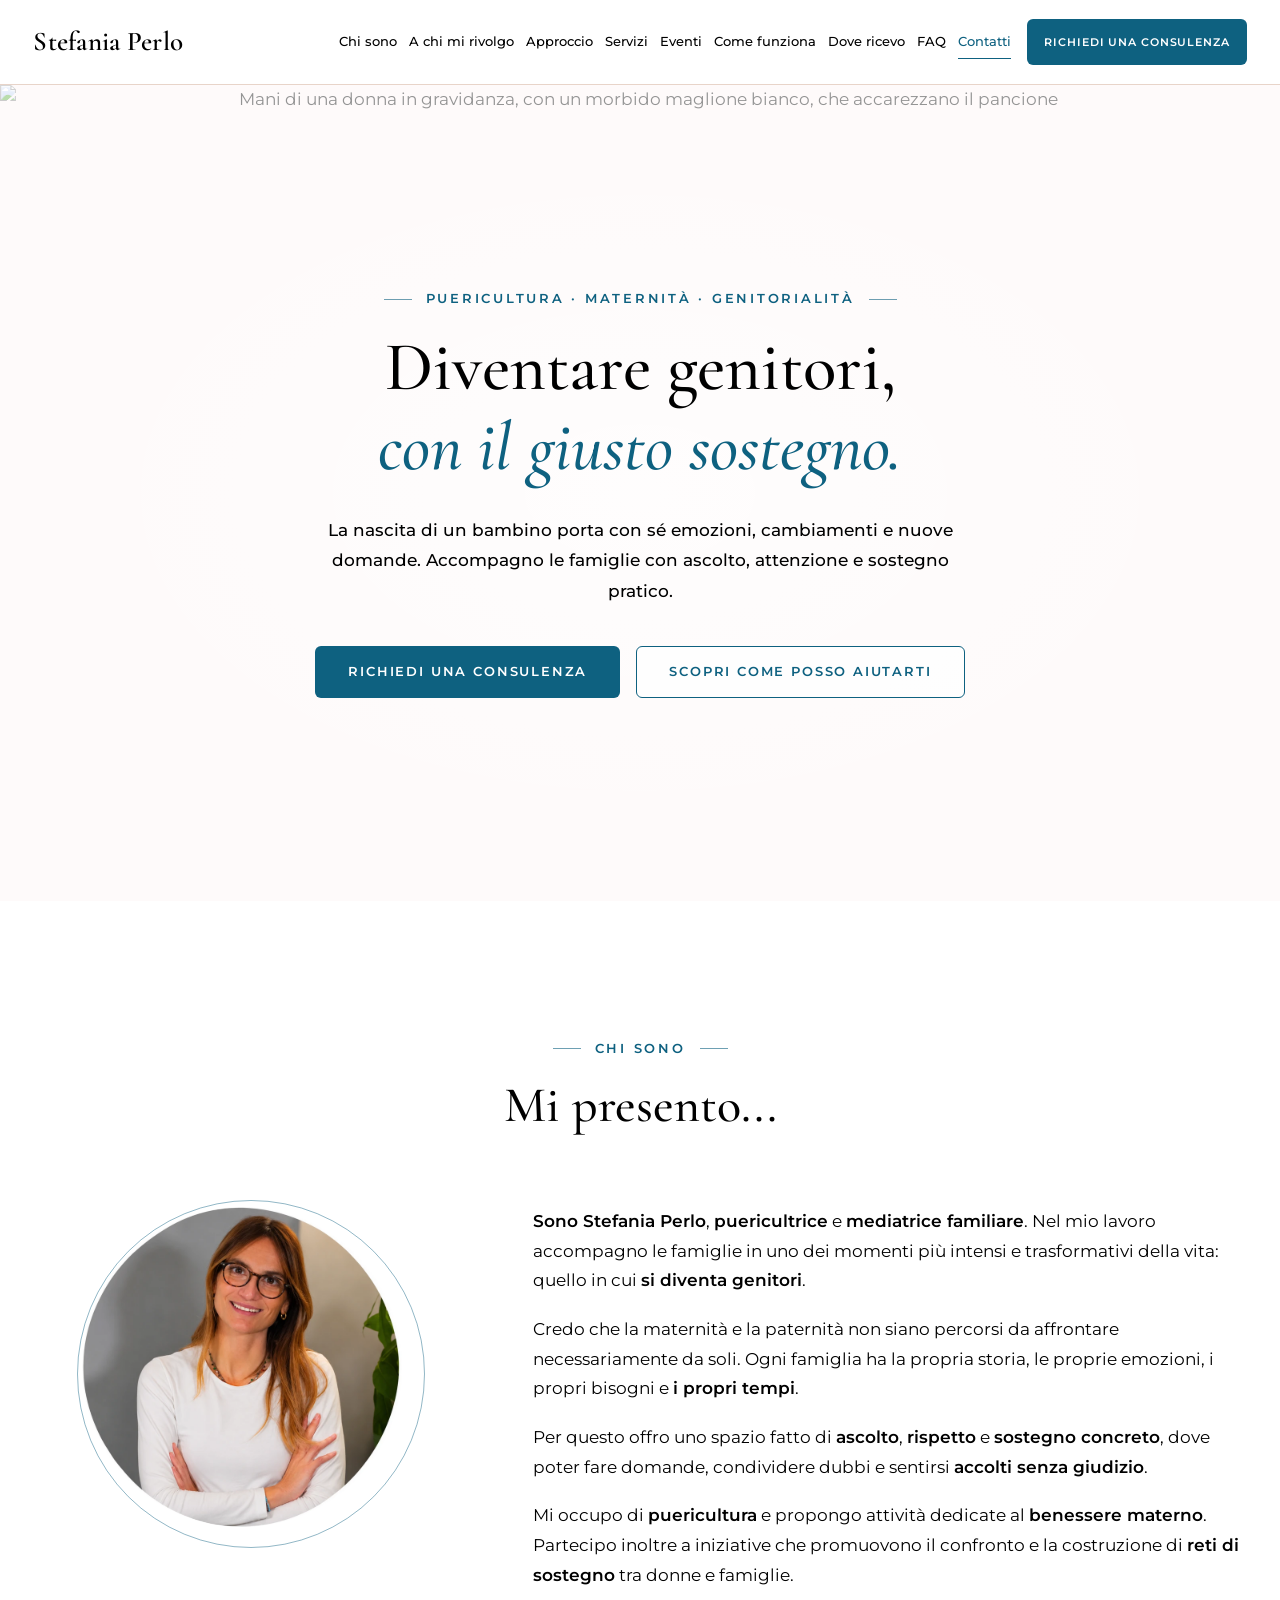
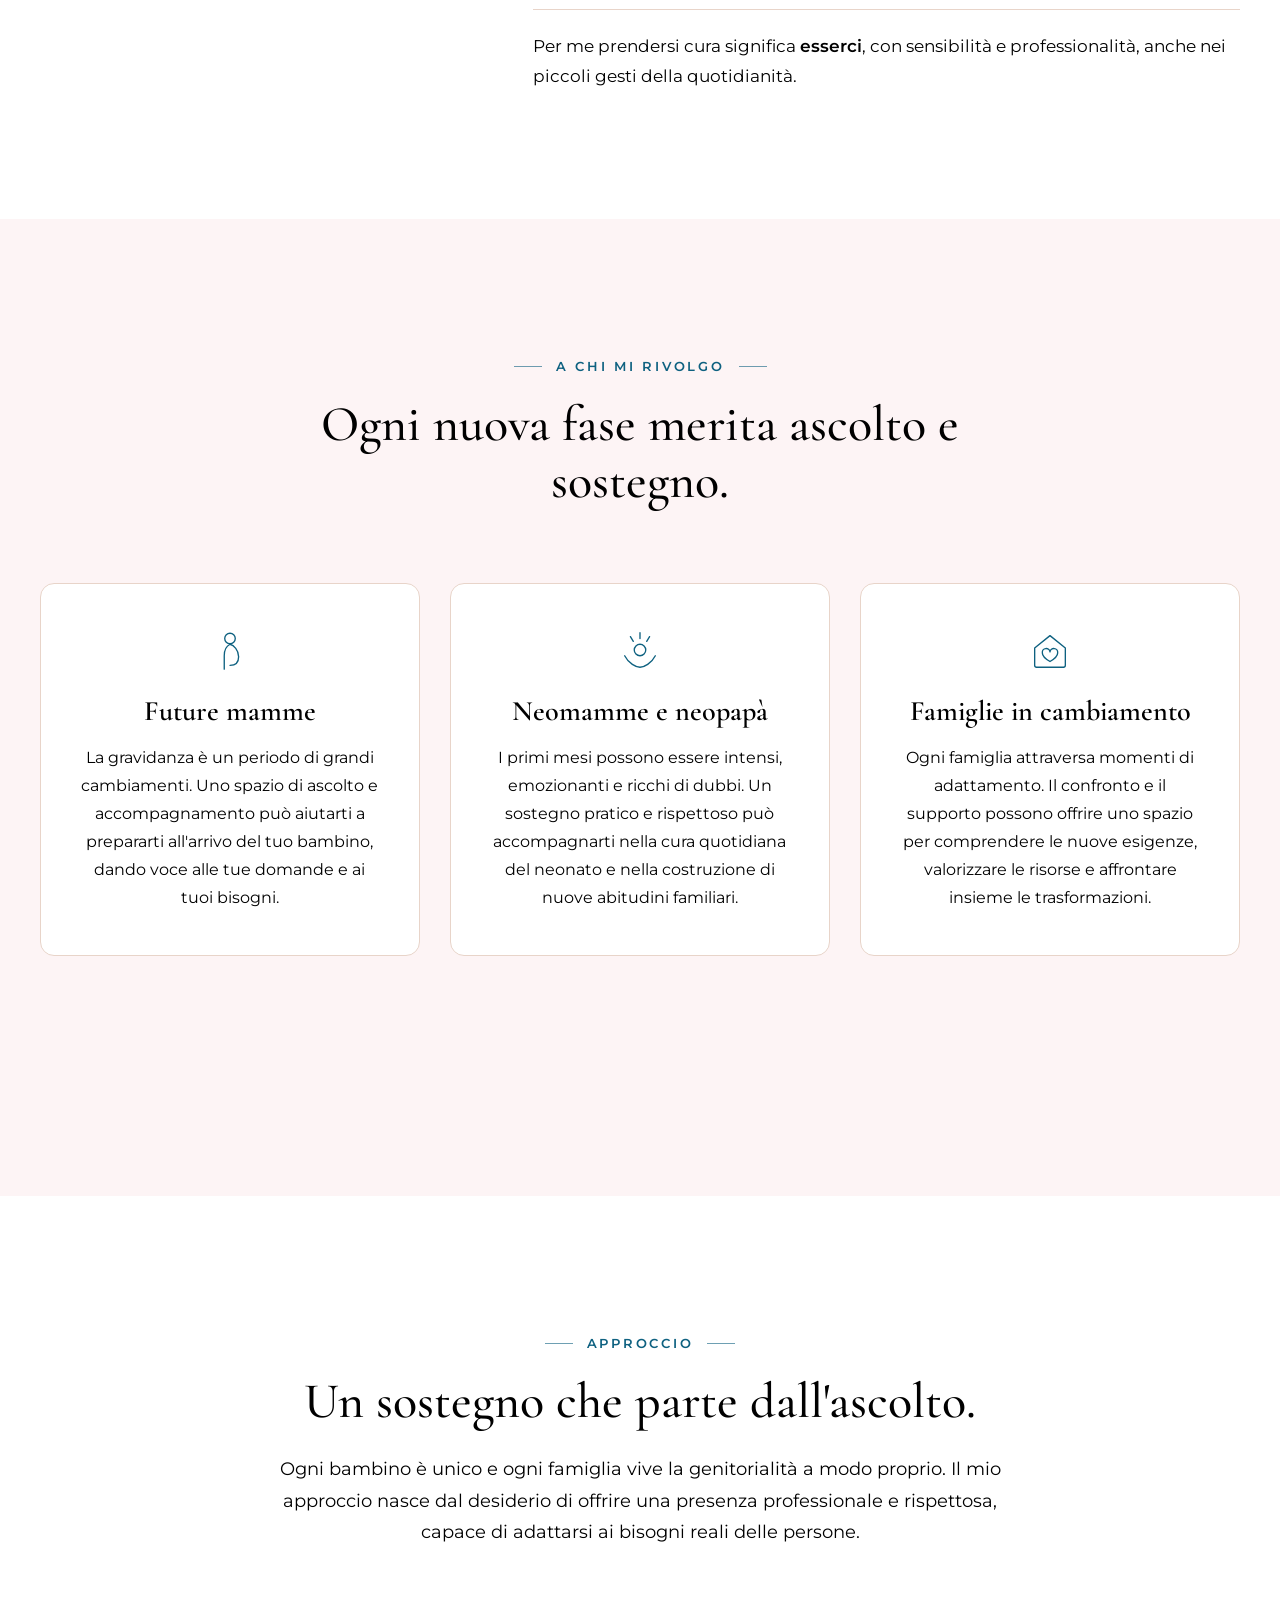
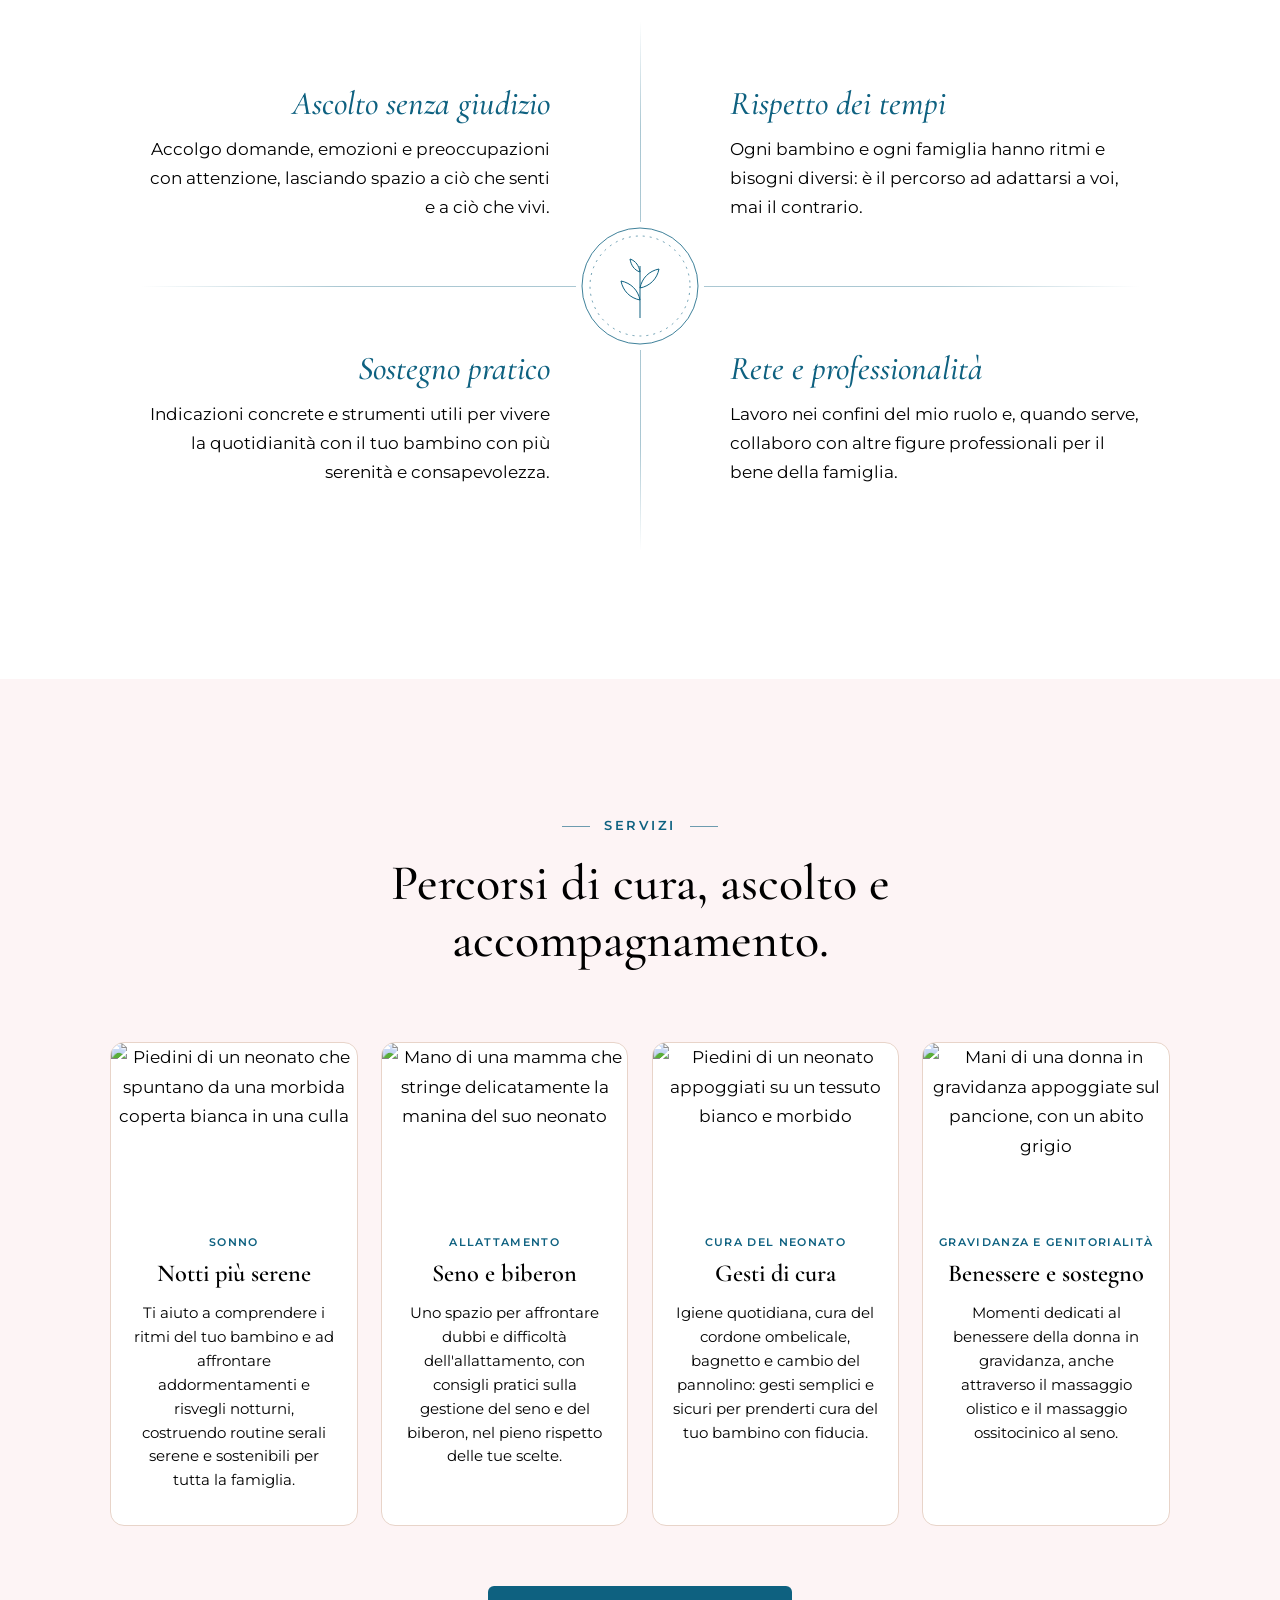
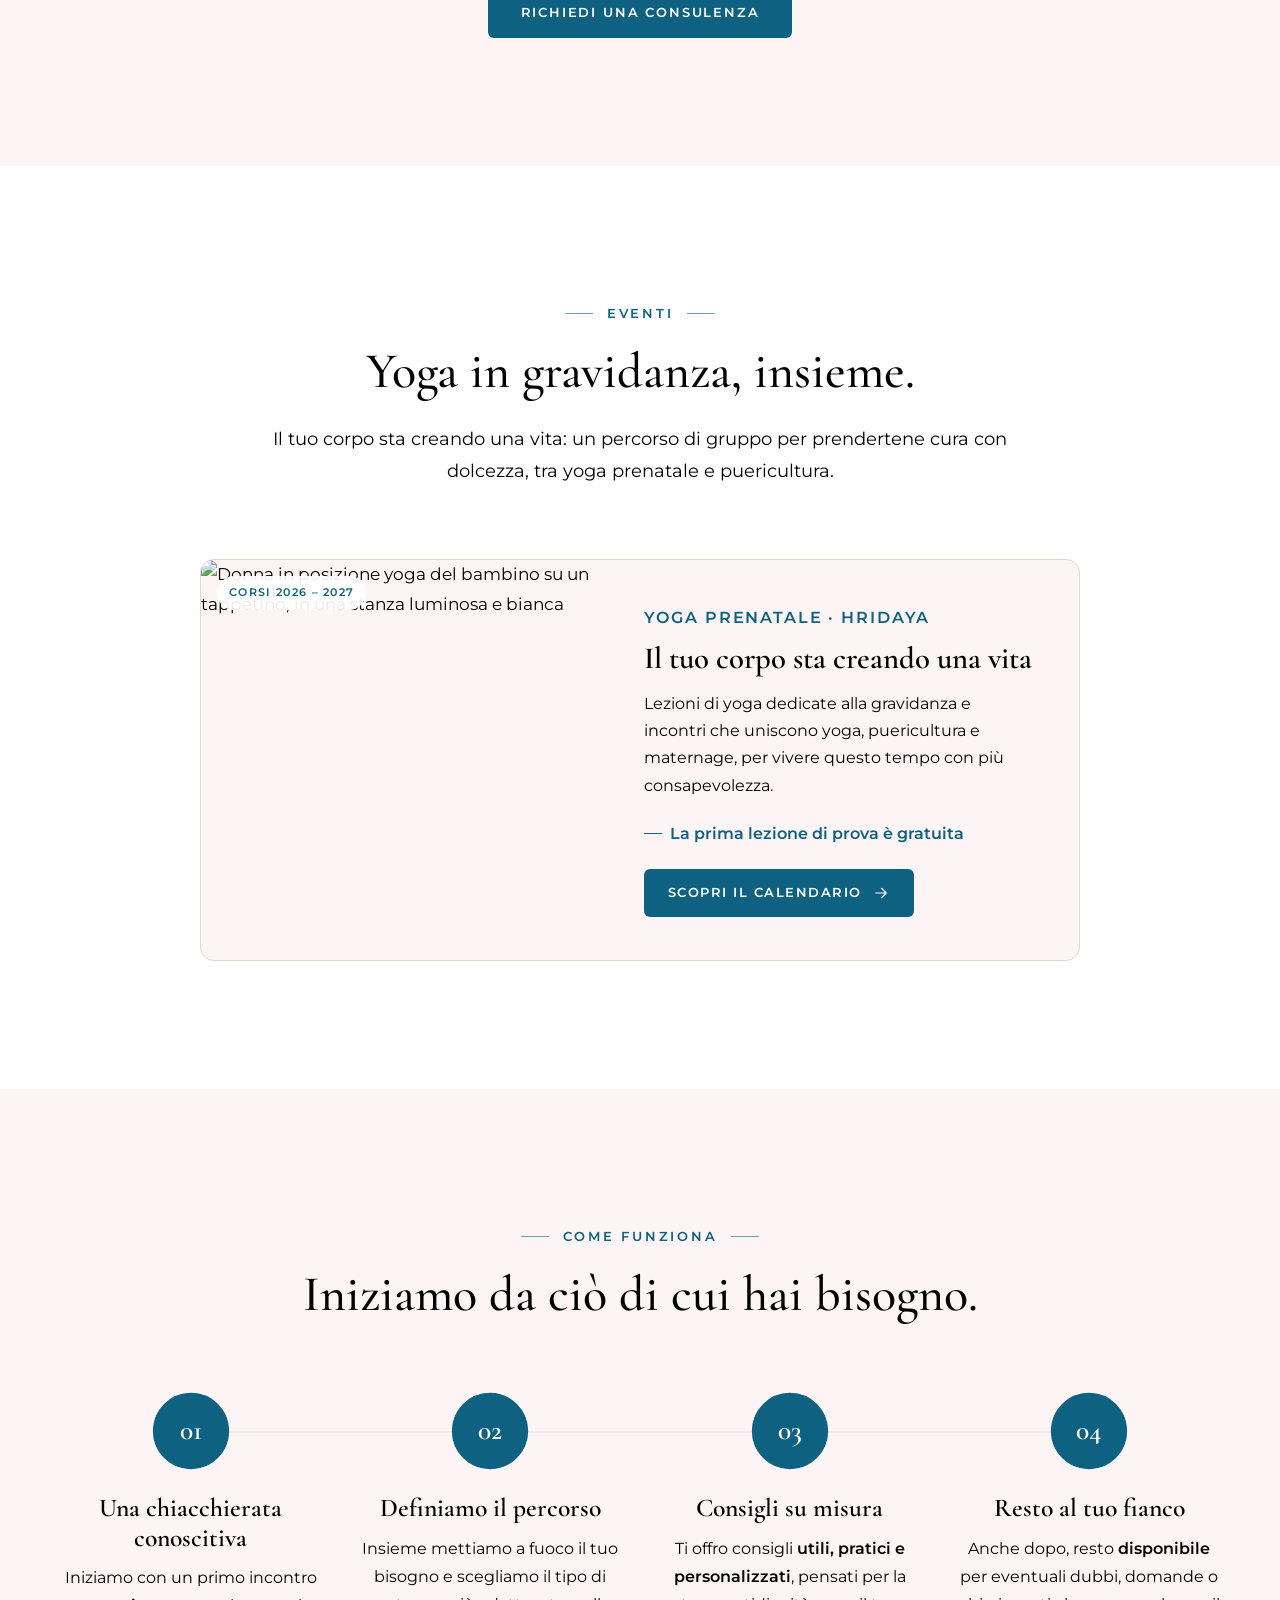
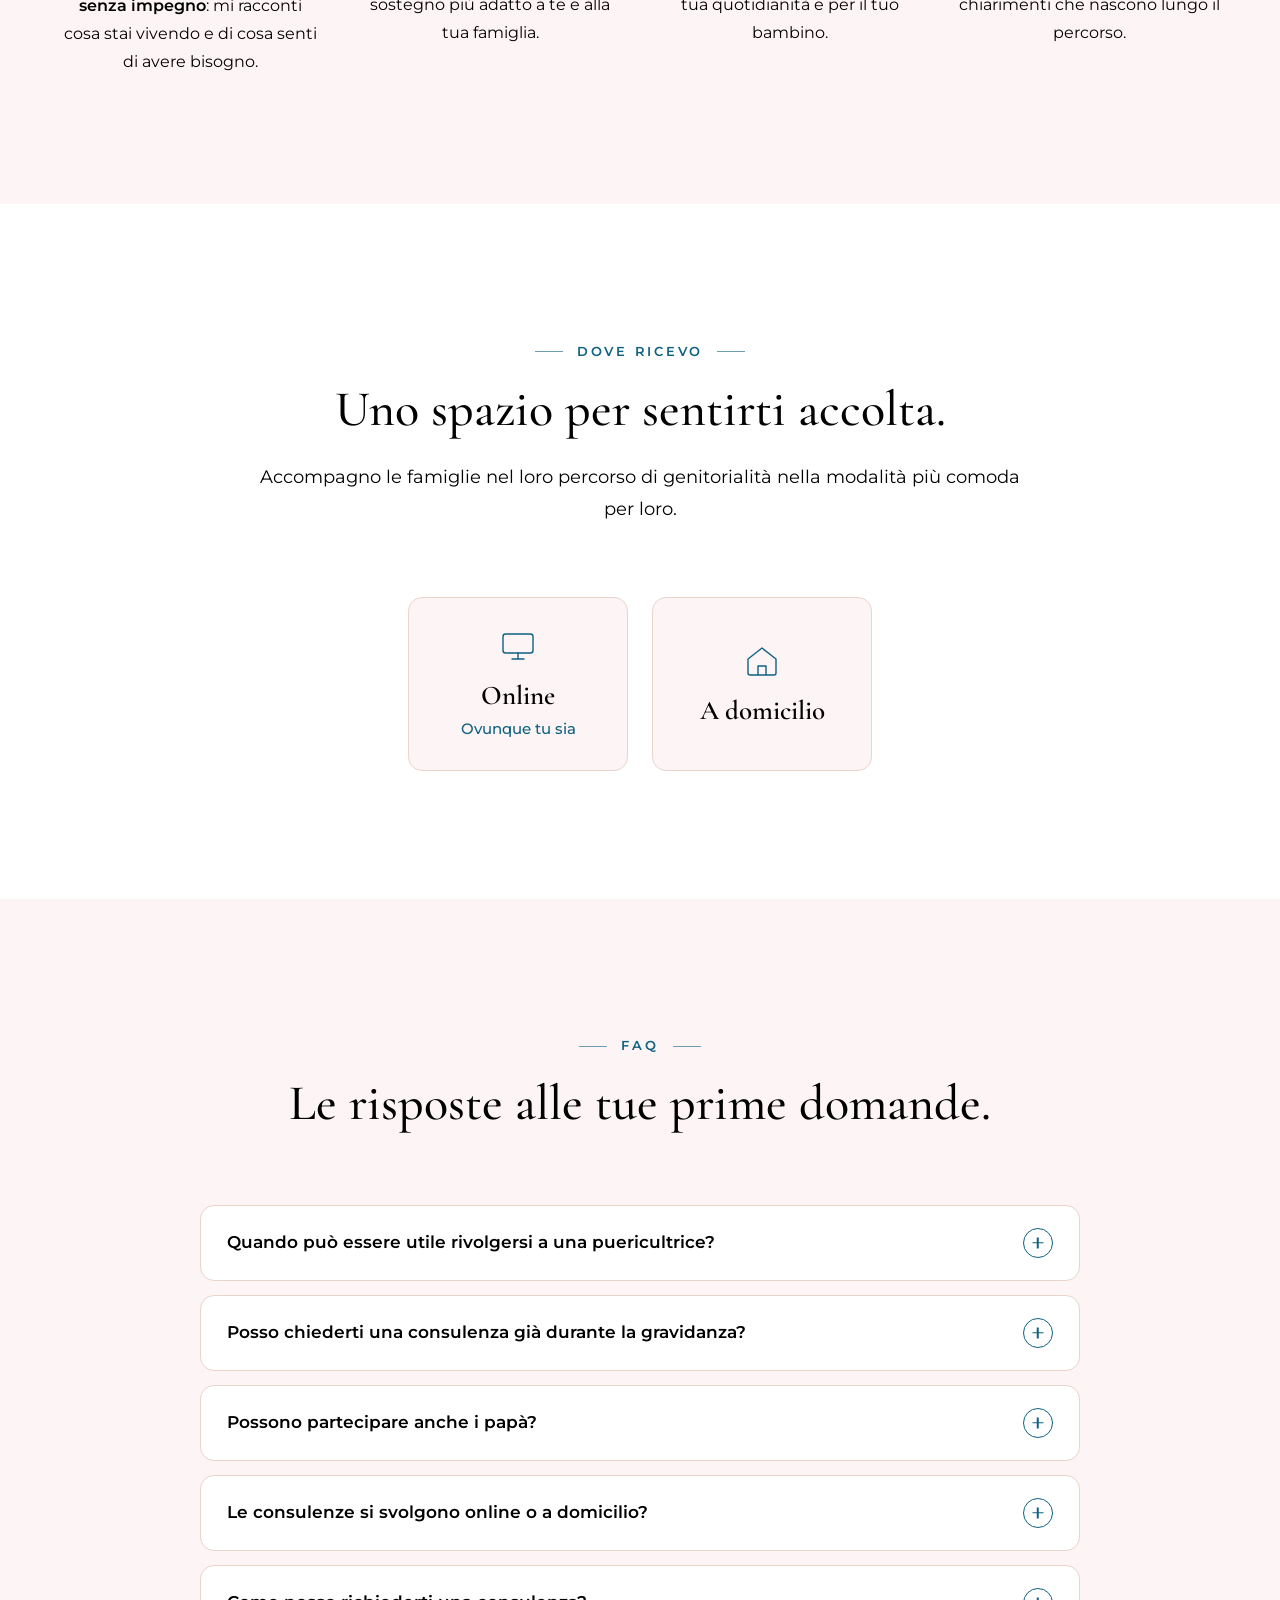
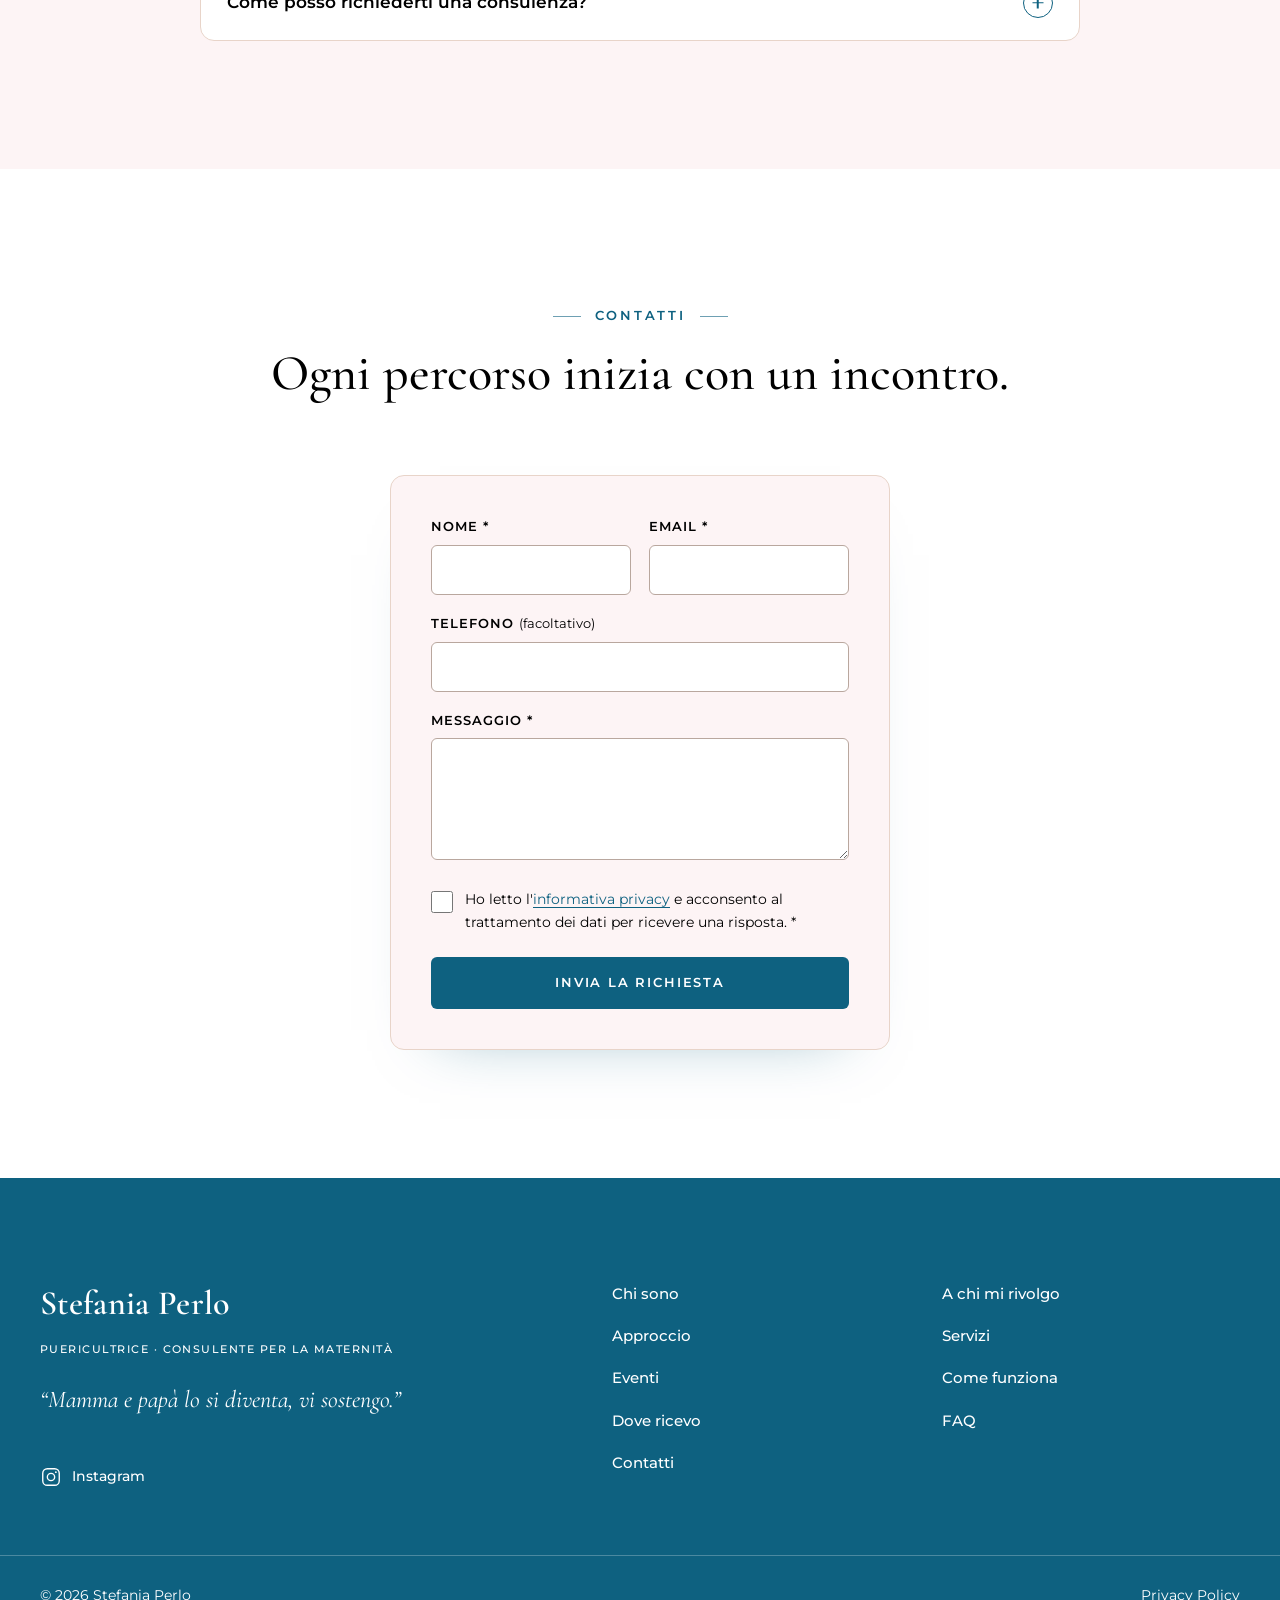
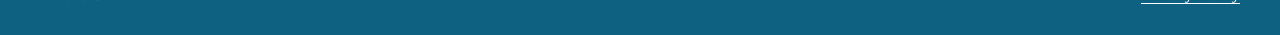
==== commit 700e4bb5: "Sezione Eventi con calendario dello yoga in gravidanza - Nuova voce "Eventi" nel menu (header, burge" ====
--- a/index.html
+++ b/index.html
@@ -56,6 +56,7 @@
           <li><a href="#a-chi-mi-rivolgo">A chi mi rivolgo</a></li>
           <li><a href="#approccio">Approccio</a></li>
           <li><a href="#servizi">Servizi</a></li>
+          <li><a href="#eventi">Eventi</a></li>
           <li><a href="#come-funziona">Come funziona</a></li>
           <li><a href="#dove-ricevo">Dove ricevo</a></li>
           <li><a href="#faq">FAQ</a></li>
@@ -253,7 +254,7 @@
                  alt="Mani di una donna in gravidanza appoggiate sul pancione, con un abito grigio">
             <p class="service-tag">Gravidanza e genitorialità</p>
             <h3>Benessere e sostegno</h3>
-            <p>Momenti dedicati al benessere della donna in gravidanza, anche attraverso il massaggio olistico, e un sostegno concreto che accompagna mamma e papà nella nuova famiglia.</p>
+            <p>Momenti dedicati al benessere della donna in gravidanza, anche attraverso il massaggio olistico e il massaggio ossitocinico al seno.</p>
           </article>
         </div>
 
@@ -263,8 +264,113 @@
       </div>
     </section>
 
-    <!-- COME FUNZIONA (bianco) -->
-    <section class="section bg-white" id="come-funziona" aria-labelledby="steps-title">
+    <!-- EVENTI (bianco) -->
+    <section class="section bg-white" id="eventi" aria-labelledby="eventi-title">
+      <div class="container">
+        <header class="section-head reveal">
+          <p class="eyebrow">Eventi</p>
+          <h2 id="eventi-title">Yoga in gravidanza, insieme.</h2>
+          <p class="section-intro">Il tuo corpo sta creando una vita: un percorso di gruppo per prendertene cura con dolcezza, tra yoga prenatale e puericultura.</p>
+        </header>
+
+        <article class="event-card reveal">
+          <div class="event-card-media">
+            <img src="https://images.unsplash.com/photo-1767611102585-baf80e9be291?auto=format&fit=crop&w=900&h=700&q=72"
+                 srcset="https://images.unsplash.com/photo-1767611102585-baf80e9be291?auto=format&fit=crop&w=600&h=460&q=72 600w,
+                         https://images.unsplash.com/photo-1767611102585-baf80e9be291?auto=format&fit=crop&w=900&h=700&q=72 900w"
+                 sizes="(max-width: 760px) 92vw, 400px"
+                 width="900" height="700" loading="lazy" decoding="async"
+                 alt="Donna in posizione yoga del bambino su un tappetino, in una stanza luminosa e bianca">
+            <span class="event-badge">Corsi 2026 – 2027</span>
+          </div>
+          <div class="event-card-body">
+            <p class="service-tag">Yoga prenatale · Hridaya</p>
+            <h3>Il tuo corpo sta creando una vita</h3>
+            <p>Lezioni di yoga dedicate alla gravidanza e incontri che uniscono yoga, puericultura e maternage, per vivere questo tempo con più consapevolezza.</p>
+            <p class="event-gift">La prima lezione di prova è gratuita</p>
+            <button class="event-open" type="button" aria-haspopup="dialog" aria-controls="eventi-dialog">
+              Scopri il calendario
+              <svg viewBox="0 0 24 24" fill="none" aria-hidden="true"><path d="M5 12h14M13 6l6 6-6 6" stroke="currentColor" stroke-width="1.6" stroke-linecap="round" stroke-linejoin="round"/></svg>
+            </button>
+          </div>
+        </article>
+      </div>
+
+      <!-- Finestra con il calendario degli eventi (le date si inseriscono in js/eventi.js) -->
+      <dialog class="event-dialog" id="eventi-dialog" aria-labelledby="eventi-dialog-title">
+        <div class="ed-inner">
+          <button class="ed-close" type="button" aria-label="Chiudi il calendario">
+            <svg viewBox="0 0 24 24" fill="none" aria-hidden="true"><path d="M6 6l12 12M18 6 6 18" stroke="currentColor" stroke-width="1.6" stroke-linecap="round"/></svg>
+          </button>
+
+          <header class="ed-head">
+            <p class="eyebrow">Corsi 2026 – 2027</p>
+            <h2 id="eventi-dialog-title">Yoga in gravidanza</h2>
+            <p class="ed-lead">Il tuo corpo sta creando una vita. Ti sei chiesta come prendertene cura con dolcezza?</p>
+          </header>
+
+          <div class="ed-grid">
+            <div class="ed-info">
+              <h3 class="ed-subtitle">Lo yoga prenatale ti aiuta a</h3>
+              <ul class="ed-benefits">
+                <li>alleviare mal di schiena e tensioni</li>
+                <li>ridurre lo stress e dormire più serena</li>
+                <li>imparare respirazione e rilassamento, utili verso il parto e anche dopo</li>
+                <li>ascoltare e conoscere il tuo corpo che cambia</li>
+                <li>condividere il percorso con un gruppo di donne</li>
+              </ul>
+
+              <h3 class="ed-subtitle">Puoi scegliere tra due proposte</h3>
+              <div class="ed-offers">
+                <div class="ed-offer">
+                  <span class="ed-dot ed-dot--yoga" aria-hidden="true"></span>
+                  <div>
+                    <p class="ed-offer-title">Solo yoga prenatale</p>
+                    <p>Lezioni di yoga dedicate alla gravidanza, adattate a ogni trimestre.</p>
+                  </div>
+                </div>
+                <div class="ed-offer">
+                  <span class="ed-dot ed-dot--hridaya" aria-hidden="true"></span>
+                  <div>
+                    <p class="ed-offer-title">Hridaya: yoga + puericultura</p>
+                    <p>Un incontro a settimana di 90 minuti che unisce yoga prenatale, puericultura e maternage nel periodo perinatale e postnatale, insieme a me come puericultrice. Per il terzo anno consecutivo.</p>
+                  </div>
+                </div>
+              </div>
+
+              <p class="ed-note"><strong>La prima lezione di prova è gratuita.</strong> Prima di iniziare, chiedi il parere della tua ginecologa o del tuo ginecologo.</p>
+            </div>
+
+            <div class="ed-calendar" aria-labelledby="cal-title">
+              <div class="cal-head">
+                <button class="cal-nav" type="button" data-cal="prev" aria-label="Mese precedente">
+                  <svg viewBox="0 0 24 24" fill="none" aria-hidden="true"><path d="M15 6l-6 6 6 6" stroke="currentColor" stroke-width="1.6" stroke-linecap="round" stroke-linejoin="round"/></svg>
+                </button>
+                <h3 class="cal-title" id="cal-title" aria-live="polite">Mese</h3>
+                <button class="cal-nav" type="button" data-cal="next" aria-label="Mese successivo">
+                  <svg viewBox="0 0 24 24" fill="none" aria-hidden="true"><path d="M9 6l6 6-6 6" stroke="currentColor" stroke-width="1.6" stroke-linecap="round" stroke-linejoin="round"/></svg>
+                </button>
+              </div>
+              <div class="cal-filters" role="group" aria-label="Filtra per proposta">
+                <button type="button" class="cal-filter is-active" data-filter="all" aria-pressed="true">Tutti</button>
+                <button type="button" class="cal-filter" data-filter="yoga" aria-pressed="false"><span class="ed-dot ed-dot--yoga" aria-hidden="true"></span>Yoga prenatale</button>
+                <button type="button" class="cal-filter" data-filter="hridaya" aria-pressed="false"><span class="ed-dot ed-dot--hridaya" aria-hidden="true"></span>Hridaya</button>
+              </div>
+              <div class="cal-grid"></div>
+              <div class="cal-list" aria-live="polite"></div>
+            </div>
+          </div>
+
+          <footer class="ed-foot">
+            <p>Per noi contano i volti e l'energia delle persone: prima di iniziare desideriamo guardarti negli occhi e conoscerti davvero. Scrivici per un <strong>incontro conoscitivo gratuito e senza impegno</strong>: qui puoi fare tutte le domande che vuoi.</p>
+            <button class="btn btn-primary" type="button" data-book="Vorrei ricevere il calendario dei corsi di yoga in gravidanza 2026-2027 e fissare un incontro conoscitivo gratuito.">Richiedi il calendario</button>
+          </footer>
+        </div>
+      </dialog>
+    </section>
+
+    <!-- COME FUNZIONA (rosa) -->
+    <section class="section bg-soft" id="come-funziona" aria-labelledby="steps-title">
       <div class="container">
         <header class="section-head reveal">
           <p class="eyebrow">Come funziona</p>
@@ -297,8 +403,8 @@
       </div>
     </section>
 
-    <!-- DOVE RICEVO (rosa) -->
-    <section class="section bg-soft" id="dove-ricevo" aria-labelledby="dove-title">
+    <!-- DOVE RICEVO (bianco) -->
+    <section class="section bg-white" id="dove-ricevo" aria-labelledby="dove-title">
       <div class="container container--narrow">
         <header class="section-head reveal">
           <p class="eyebrow">Dove ricevo</p>
@@ -325,8 +431,8 @@
       </div>
     </section>
 
-    <!-- FAQ (bianco) -->
-    <section class="section bg-white" id="faq" aria-labelledby="faq-title">
+    <!-- FAQ (rosa) -->
+    <section class="section bg-soft" id="faq" aria-labelledby="faq-title">
       <div class="container container--narrow">
         <header class="section-head reveal">
           <p class="eyebrow">FAQ</p>
@@ -388,8 +494,8 @@
       </div>
     </section>
 
-    <!-- CONTATTI (rosa) -->
-    <section class="section bg-soft" id="contatti" aria-labelledby="contatti-title">
+    <!-- CONTATTI (bianco) -->
+    <section class="section bg-white" id="contatti" aria-labelledby="contatti-title">
       <div class="container">
         <header class="section-head reveal">
           <p class="eyebrow">Contatti</p>
@@ -453,6 +559,7 @@
           <li><a href="#a-chi-mi-rivolgo">A chi mi rivolgo</a></li>
           <li><a href="#approccio">Approccio</a></li>
           <li><a href="#servizi">Servizi</a></li>
+          <li><a href="#eventi">Eventi</a></li>
           <li><a href="#come-funziona">Come funziona</a></li>
           <li><a href="#dove-ricevo">Dove ricevo</a></li>
           <li><a href="#faq">FAQ</a></li>
@@ -469,6 +576,7 @@
     </div>
   </footer>
 
+  <script src="js/eventi.js" defer></script>
   <script src="js/main.js" defer></script>
 </body>
 </html>
--- a/css/style.css
+++ b/css/style.css
@@ -254,9 +254,9 @@
   .brand-sub { display: none; }
   .brand-name { font-size: 27px; }
   .header-inner { gap: 20px; }
-  .site-nav ul { gap: 15px; }
-  .site-nav ul a { font-size: 13px; }
-  .site-nav { gap: 18px; }
+  .site-nav ul { gap: 12px; }
+  .site-nav ul a { font-size: 12.5px; }
+  .site-nav { gap: 16px; }
   .nav-cta { padding: 11px 16px; font-size: 11px; letter-spacing: .08em; }
 }
 
@@ -405,6 +405,9 @@
   align-items: center;
 }
 .about-head { grid-area: head; }
+@media (min-width: 901px) {
+  .about-photo { align-self: start; margin-top: 18px; }
+}
 .about-photo { grid-area: photo; }
 .about-text { grid-area: text; }
 
@@ -531,7 +534,9 @@
   display: grid;
   grid-template-columns: repeat(4, minmax(0, 1fr));
   grid-auto-rows: auto;
-  gap: clamp(20px, 2.2vw, 28px);
+  gap: clamp(18px, 1.8vw, 24px);
+  max-width: 1060px;
+  margin-inline: auto;
 }
 .service {
   display: grid;
@@ -552,7 +557,7 @@
 }
 .service img {
   width: 100%;
-  aspect-ratio: 4 / 3;
+  aspect-ratio: 3 / 2;
   object-fit: cover;
   transition: transform .8s var(--ease);
 }
@@ -571,9 +576,369 @@
   align-self: start;
 }
 .service p:last-child {
-  margin: 0 24px;
+  margin: 0 20px;
+  font-size: 14.5px;
+  line-height: 1.65;
+}
+
+/* ---------- Eventi: card orizzontale ---------- */
+.event-card {
+  position: relative;
+  display: grid;
+  grid-template-columns: minmax(0, 5fr) minmax(0, 6fr);
+  max-width: 880px;
+  margin-inline: auto;
+  background: var(--soft);
+  border: 1px solid var(--sand);
+  border-radius: var(--radius);
+  overflow: hidden;
+  transition: transform .4s var(--ease), box-shadow .4s var(--ease);
+}
+.event-card:hover,
+.event-card:focus-within {
+  transform: translateY(-4px);
+  box-shadow: 0 26px 48px -34px rgba(14, 97, 128, .55);
+}
+.event-card-media { position: relative; min-height: 280px; overflow: hidden; }
+.event-card-media img {
+  position: absolute;
+  inset: 0;
+  width: 100%;
+  height: 100%;
+  object-fit: cover;
+  object-position: 40% 60%;
+  transition: transform .9s var(--ease);
+}
+.event-card:hover .event-card-media img { transform: scale(1.05); }
+.event-badge {
+  position: absolute;
+  left: 16px; top: 16px;
+  padding: 7px 12px;
+  font-size: 11px;
+  font-weight: 600;
+  letter-spacing: .12em;
+  text-transform: uppercase;
+  color: var(--accent);
+  background: rgba(255, 255, 255, .92);
+  border-radius: 999px;
+}
+.event-card-body {
+  display: flex;
+  flex-direction: column;
+  align-items: flex-start;
+  justify-content: center;
+  padding: clamp(28px, 3.4vw, 44px);
+}
+.event-card-body .service-tag { margin: 0 0 10px; }
+.event-card-body h3 { font-size: clamp(26px, 2.4vw, 32px); margin-bottom: 14px; }
+.event-card-body p { font-size: 15.5px; }
+.event-gift {
+  display: inline-flex;
+  align-items: center;
+  gap: 8px;
+  margin: 4px 0 22px !important;
+  font-weight: 600;
+  color: var(--accent);
+}
+.event-gift::before {
+  content: "";
+  width: 18px; height: 1px;
+  background: var(--accent);
+}
+.event-open {
+  display: inline-flex;
+  align-items: center;
+  gap: 10px;
+  min-height: 48px;
+  padding: 13px 24px;
+  font: 600 12.5px/1.2 var(--sans);
+  letter-spacing: .12em;
+  text-transform: uppercase;
+  color: var(--white);
+  background: var(--accent);
+  border: 0;
+  border-radius: var(--radius-sm);
+  cursor: pointer;
+  transition: background-color .3s var(--ease);
+}
+.event-open svg { width: 18px; height: 18px; transition: transform .3s var(--ease); }
+.event-open:hover { background: var(--accent-dark); }
+.event-open:hover svg { transform: translateX(3px); }
+/* tutta la card è cliccabile */
+.event-open::after { content: ""; position: absolute; inset: 0; }
+
+/* ---------- Eventi: finestra con calendario ---------- */
+html.has-dialog { overflow: hidden; }
+.event-dialog {
+  width: min(1000px, calc(100vw - 32px));
+  max-height: min(92vh, 920px);
+  margin: auto;
+  padding: 0;
+  border: 0;
+  border-radius: 18px;
+  background: var(--white);
+  color: var(--ink);
+  box-shadow: 0 40px 90px -30px rgba(0, 0, 0, .45);
+  overflow: hidden;
+}
+.event-dialog::backdrop {
+  background: rgba(14, 40, 52, .55);
+  backdrop-filter: blur(3px);
+}
+.event-dialog[open] { animation: dialog-in .45s var(--ease); }
+@keyframes dialog-in {
+  from { opacity: 0; transform: translateY(16px) scale(.98); }
+  to   { opacity: 1; transform: none; }
+}
+.ed-inner {
+  max-height: min(92vh, 920px);
+  overflow-y: auto;
+  overscroll-behavior: contain;
+  padding: clamp(28px, 4vw, 52px);
+}
+.ed-close {
+  position: absolute;
+  top: 16px;
+  right: 16px;
+  z-index: 3;
+  display: grid;
+  place-items: center;
+  width: 44px; height: 44px;
+  box-shadow: 0 6px 16px -8px rgba(0, 0, 0, .3);
+  color: var(--ink);
+  background: var(--soft);
+  border: 1px solid var(--sand);
+  border-radius: 50%;
+  cursor: pointer;
+  transition: background-color .25s, color .25s;
+}
+.ed-close svg { width: 20px; height: 20px; }
+.ed-close:hover { background: var(--accent); color: var(--white); border-color: var(--accent); }
+.ed-head { text-align: center; max-width: 640px; margin: 0 auto 36px; }
+.ed-head h2 { margin-bottom: 14px; }
+.ed-lead {
+  font-family: var(--serif);
+  font-style: italic;
+  font-size: clamp(21px, 2vw, 25px);
+  line-height: 1.4;
+  color: var(--accent);
+}
+.ed-grid {
+  display: grid;
+  grid-template-columns: minmax(0, 1fr) minmax(0, 1fr);
+  gap: clamp(28px, 4vw, 48px);
+  align-items: start;
+}
+.ed-subtitle {
+  margin: 0 0 14px;
+  font-family: var(--sans);
+  font-size: 12.5px;
+  font-weight: 600;
+  letter-spacing: .16em;
+  text-transform: uppercase;
+  color: var(--accent);
+}
+.ed-benefits { list-style: none; margin: 0 0 30px; padding: 0; }
+.ed-benefits li {
+  position: relative;
+  padding: 5px 0 5px 30px;
   font-size: 15.5px;
-  line-height: 1.7;
+  line-height: 1.55;
+}
+.ed-benefits li::before {
+  content: "";
+  position: absolute;
+  left: 2px; top: 9px;
+  width: 16px; height: 16px;
+  border-radius: 50%;
+  background: var(--soft) url("data:image/svg+xml,%3Csvg xmlns='http://www.w3.org/2000/svg' viewBox='0 0 16 16'%3E%3Cpath d='M4.5 8.2l2.2 2.2 4.8-4.8' fill='none' stroke='%230E6180' stroke-width='1.6' stroke-linecap='round' stroke-linejoin='round'/%3E%3C/svg%3E") center / 100% no-repeat;
+  border: 1px solid var(--accent);
+}
+.ed-offers { display: grid; gap: 12px; margin-bottom: 24px; }
+.ed-offer {
+  display: grid;
+  grid-template-columns: 12px 1fr;
+  gap: 14px;
+  padding: 18px 20px;
+  background: var(--soft);
+  border: 1px solid var(--sand);
+  border-radius: 12px;
+}
+.ed-offer .ed-dot { margin-top: 7px; }
+.ed-offer-title {
+  margin: 0 0 4px;
+  font-family: var(--serif);
+  font-size: 22px;
+  font-weight: 600;
+  line-height: 1.25;
+}
+.ed-offer p:last-child { font-size: 14.5px; line-height: 1.6; }
+.ed-note {
+  padding-left: 16px;
+  border-left: 2px solid var(--accent);
+  font-size: 14.5px;
+  line-height: 1.6;
+}
+.ed-dot {
+  display: inline-block;
+  flex-shrink: 0;
+  width: 10px; height: 10px;
+  border-radius: 50%;
+}
+.ed-dot--yoga { background: #C58E77; }
+.ed-dot--hridaya { background: var(--accent); }
+
+/* calendario */
+.ed-calendar {
+  padding: clamp(18px, 2.4vw, 26px);
+  background: var(--soft);
+  border: 1px solid var(--sand);
+  border-radius: 14px;
+}
+.cal-head {
+  display: flex;
+  align-items: center;
+  justify-content: space-between;
+  gap: 12px;
+  margin-bottom: 14px;
+}
+.cal-title {
+  font-size: 26px;
+  font-weight: 600;
+  text-align: center;
+}
+.cal-nav {
+  display: grid;
+  place-items: center;
+  width: 40px; height: 40px;
+  color: var(--accent);
+  background: var(--white);
+  border: 1px solid var(--sand);
+  border-radius: 50%;
+  cursor: pointer;
+  transition: background-color .25s, color .25s;
+}
+.cal-nav svg { width: 18px; height: 18px; }
+.cal-nav:hover { background: var(--accent); color: var(--white); }
+.cal-filters { display: flex; flex-wrap: wrap; justify-content: center; gap: 8px; margin-bottom: 16px; }
+.cal-filter {
+  display: inline-flex;
+  align-items: center;
+  gap: 7px;
+  min-height: 36px;
+  padding: 7px 14px;
+  font: 500 13px/1.2 var(--sans);
+  color: var(--ink);
+  background: var(--white);
+  border: 1px solid var(--sand);
+  border-radius: 999px;
+  cursor: pointer;
+  transition: background-color .25s, color .25s, border-color .25s;
+}
+.cal-filter.is-active { background: var(--accent); border-color: var(--accent); color: var(--white); }
+.cal-filter.is-active .ed-dot { box-shadow: 0 0 0 2px var(--white); }
+.cal-grid {
+  display: grid;
+  grid-template-columns: repeat(7, minmax(0, 1fr));
+  gap: 4px;
+  margin-bottom: 16px;
+}
+.cal-wd {
+  padding: 4px 0 6px;
+  font-size: 11.5px;
+  font-weight: 600;
+  letter-spacing: .1em;
+  text-align: center;
+  color: var(--accent);
+}
+.cal-day {
+  position: relative;
+  display: flex;
+  flex-direction: column;
+  align-items: center;
+  justify-content: center;
+  gap: 3px;
+  aspect-ratio: 1 / 1;
+  min-height: 36px;
+  font: 500 14px/1 var(--sans);
+  color: var(--ink);
+  background: var(--white);
+  border: 1px solid transparent;
+  border-radius: 10px;
+  cursor: default;
+}
+.cal-day.is-empty { background: transparent; }
+.cal-day:disabled { color: rgba(0, 0, 0, .45); }
+.cal-day.is-today { border-color: var(--sand); }
+.cal-day.has-events { cursor: pointer; font-weight: 600; border-color: var(--sand); transition: border-color .2s, background-color .2s, color .2s; }
+.cal-day.has-events:hover { border-color: var(--accent); }
+.cal-day.is-selected { background: var(--accent); color: var(--white); border-color: var(--accent); }
+.cal-dots { display: flex; gap: 3px; min-height: 6px; }
+.cal-dots .ed-dot { width: 6px; height: 6px; }
+.cal-day.is-selected .ed-dot { box-shadow: 0 0 0 1.5px var(--white); }
+
+.cal-empty {
+  padding: 18px;
+  text-align: center;
+  font-size: 14.5px;
+  line-height: 1.6;
+  background: var(--white);
+  border-radius: 10px;
+}
+.cal-empty p { margin-bottom: 4px; }
+.cal-events { list-style: none; margin: 0; padding: 0; display: grid; gap: 8px; }
+.cal-event {
+  display: grid;
+  grid-template-columns: 10px 1fr auto;
+  align-items: center;
+  gap: 12px;
+  padding: 12px 14px;
+  background: var(--white);
+  border-radius: 10px;
+}
+.cal-event-title { margin: 0; font-weight: 600; font-size: 14.5px; line-height: 1.4; }
+.cal-event-meta { margin: 2px 0 0; font-size: 13.5px; line-height: 1.5; }
+.cal-book {
+  min-height: 40px;
+  padding: 9px 16px;
+  font: 600 11.5px/1.2 var(--sans);
+  letter-spacing: .1em;
+  text-transform: uppercase;
+  color: var(--white);
+  background: var(--accent);
+  border: 0;
+  border-radius: var(--radius-sm);
+  cursor: pointer;
+}
+.cal-book:hover { background: var(--accent-dark); }
+
+.ed-foot {
+  display: flex;
+  align-items: center;
+  justify-content: space-between;
+  gap: 24px;
+  margin-top: 36px;
+  padding-top: 28px;
+  border-top: 1px solid var(--sand);
+}
+.ed-foot p { margin: 0; font-size: 15px; max-width: 600px; }
+.ed-foot .btn { flex-shrink: 0; }
+
+@media (max-width: 860px) {
+  .ed-grid { grid-template-columns: 1fr; }
+  .ed-foot { flex-direction: column; text-align: center; }
+}
+@media (max-width: 760px) {
+  .event-card { grid-template-columns: 1fr; max-width: 480px; }
+  .event-card-media { min-height: 0; aspect-ratio: 16 / 10; }
+  .event-card-body { align-items: center; text-align: center; }
+  .event-dialog { width: 100vw; max-width: 100vw; max-height: 100dvh; height: 100dvh; border-radius: 0; }
+  .ed-inner { max-height: 100dvh; padding: 24px 18px 32px; }
+  .ed-close { top: 10px; right: 10px; }
+  .ed-head { padding-top: 34px; }
+  .ed-foot .btn { width: 100%; }
+  .cal-event { grid-template-columns: 10px 1fr; }
+  .cal-book { grid-column: 1 / -1; width: 100%; }
 }
 
 /* ---------- Come funziona: percorso animato ---------- */
@@ -677,7 +1042,7 @@
   justify-content: center;
   min-height: 170px;
   padding: 28px 20px;
-  background: var(--white);
+  background: var(--soft);
   border: 1px solid var(--sand);
   border-radius: var(--radius);
   text-align: center;
@@ -697,7 +1062,7 @@
 /* ---------- FAQ accordion ---------- */
 .accordion { display: grid; gap: 14px; }
 .acc-item {
-  background: var(--soft);
+  background: var(--white);
   border: 1px solid var(--sand);
   border-radius: var(--radius);
   overflow: hidden;
@@ -753,9 +1118,9 @@
 
 /* ---------- Contatti ---------- */
 .contact-form {
-  max-width: 600px;
+  max-width: 500px;
   margin-inline: auto;
-  background: var(--white);
+  background: var(--soft);
   border-radius: var(--radius);
   padding: clamp(26px, 3.6vw, 40px);
   border: 1px solid var(--sand);
@@ -780,12 +1145,12 @@
   padding: 12px 15px;
   font: 400 16px/1.5 var(--sans);
   color: var(--ink);
-  background: var(--soft);
+  background: var(--white);
   border: 1px solid #b9a79e;
   border-radius: var(--radius-sm);
   transition: border-color .25s, box-shadow .25s, background-color .25s;
 }
-.field textarea { resize: vertical; min-height: 116px; }
+.field textarea { resize: vertical; min-height: 96px; }
 .field input:focus,
 .field textarea:focus {
   outline: none;
